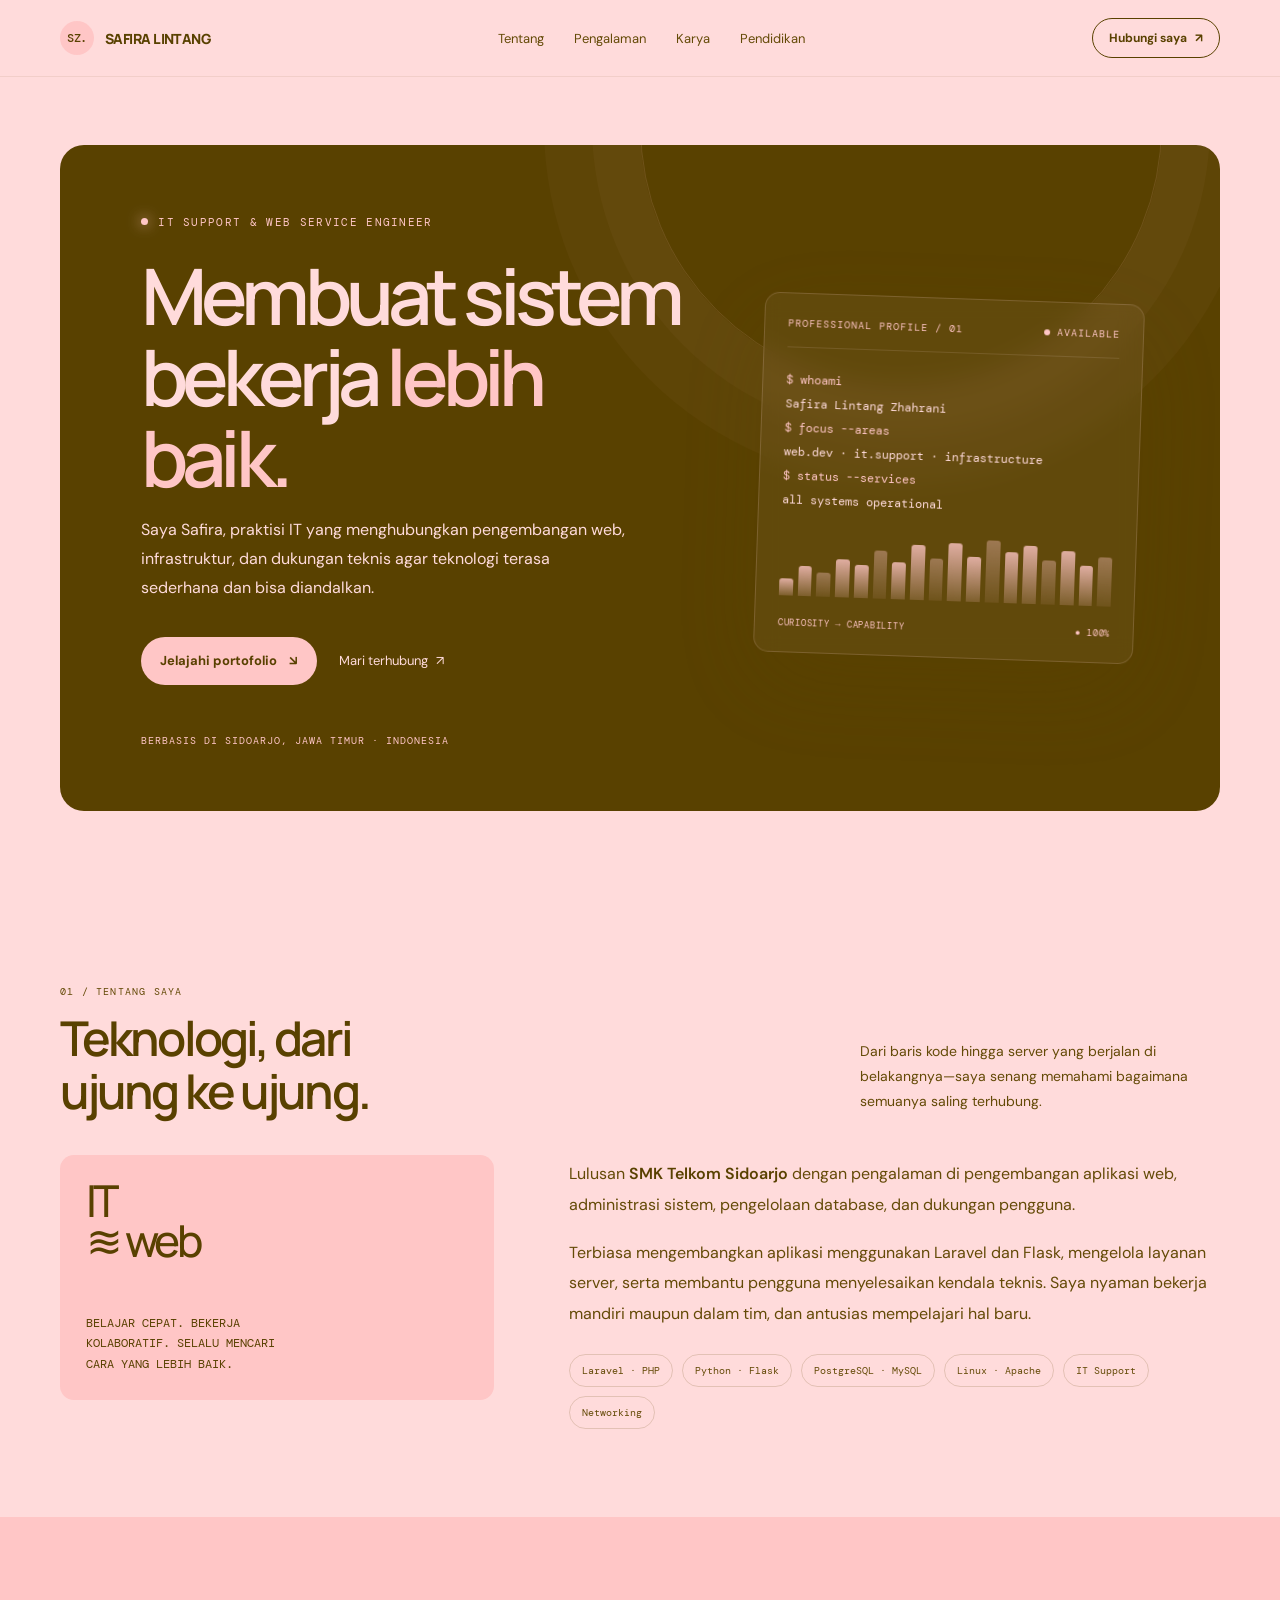
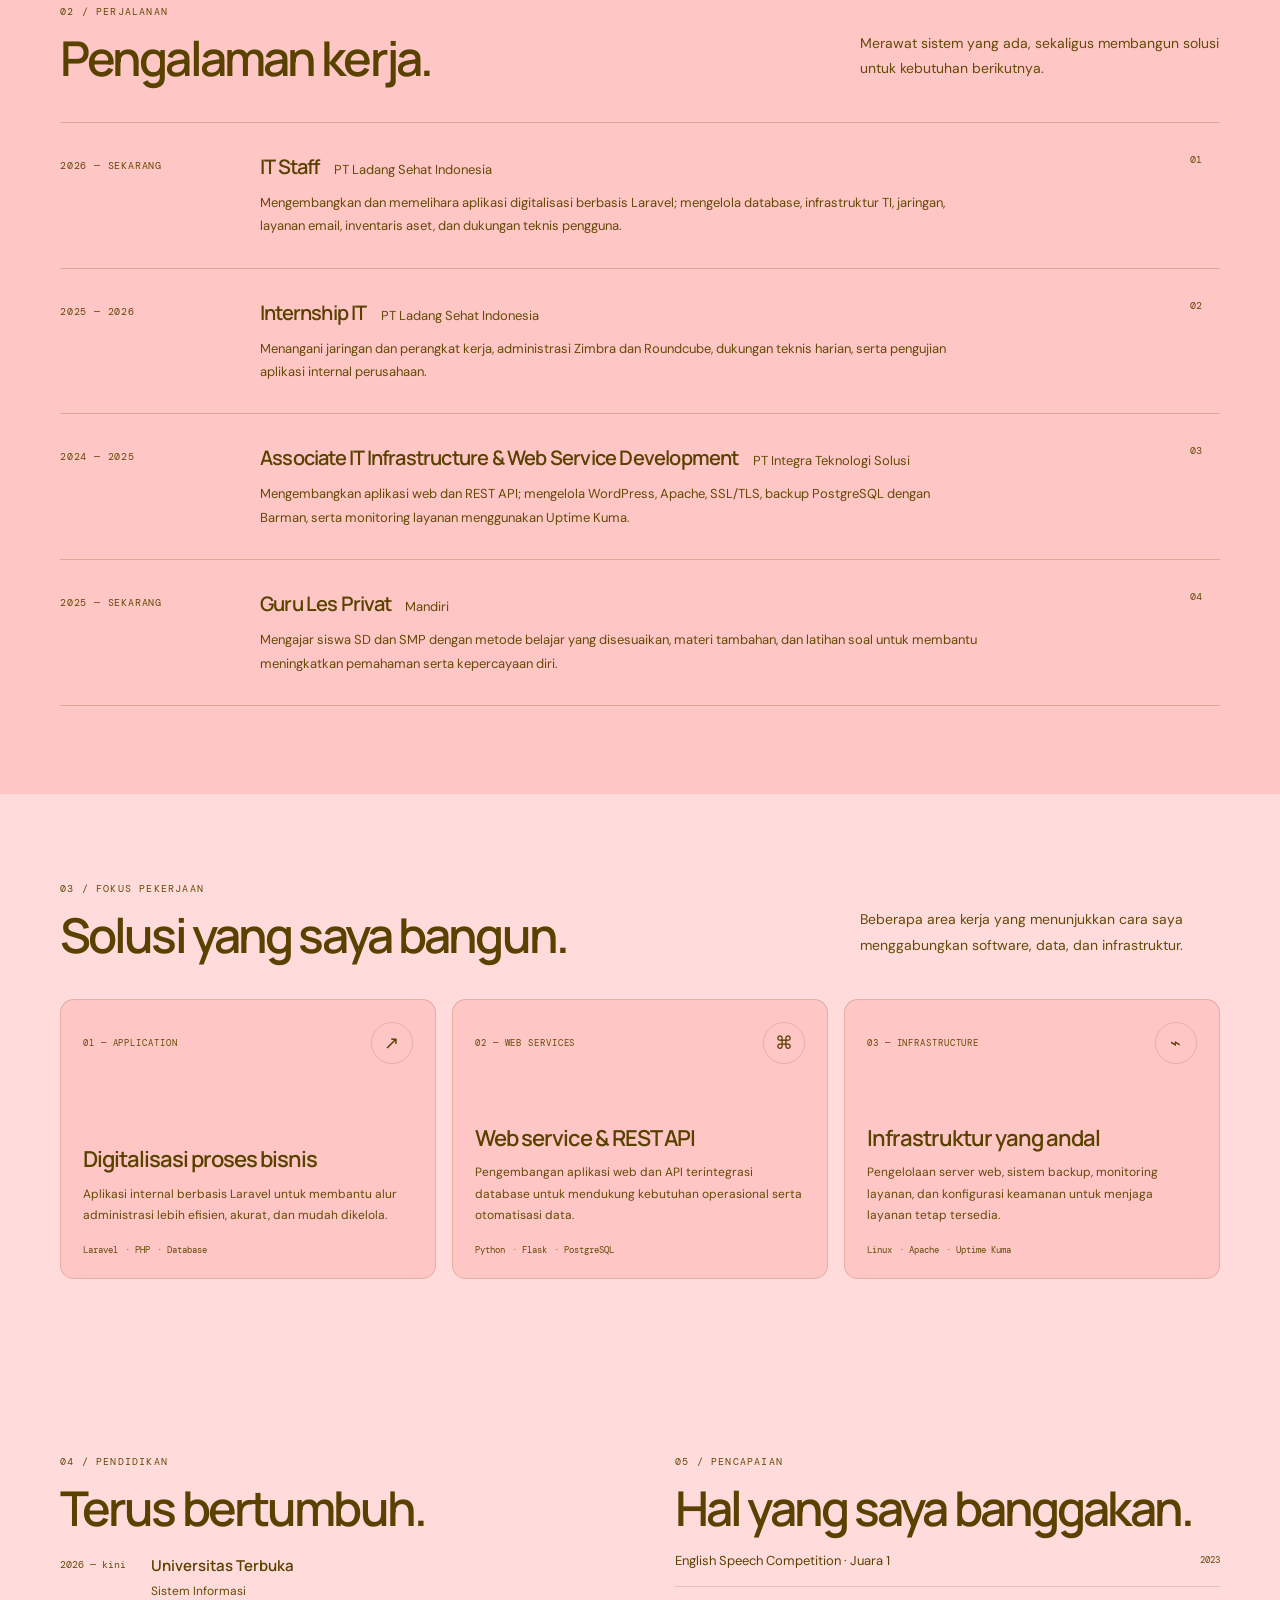
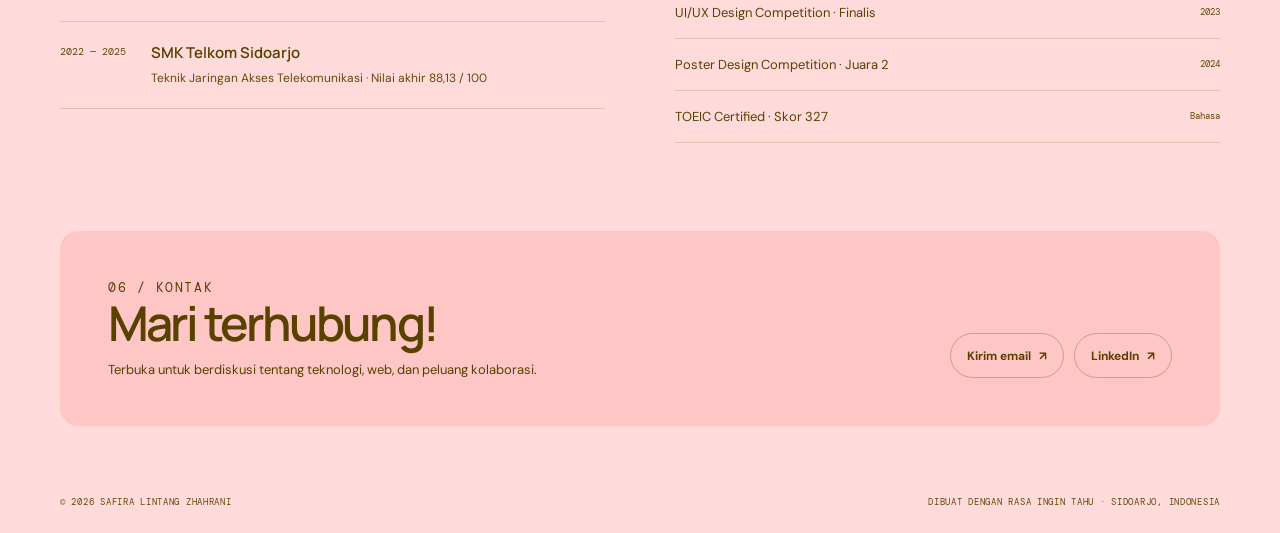
==== index.html @ 5bbfeec8 "part 1" ====
<!doctype html>
<html lang="id">
<head>
  <meta charset="utf-8">
  <meta name="viewport" content="width=device-width, initial-scale=1">
  <meta name="theme-color" content="#FFDBDB">
  <meta name="description" content="Portofolio Safira Lintang Zhahrani — IT Support & Web Service Engineer di Sidoarjo.">
  <title>Safira Lintang Zhahrani — IT Support & Web Service Engineer</title>
  <style>
    @import url('https://fonts.googleapis.com/css2?family=DM+Mono:wght@400;500&family=DM+Sans:wght@400;500;600;700&family=Manrope:wght@400;500;600;700;800&display=swap');

    :root {
      --ink: #594100;
      --muted: #644A07;
      --paper: #FFDBDB;
      --white: #FFC6C6;
      --accent: #FFC6C6;
      --line: rgb(100 74 7 / 18%);
      --mono: 'DM Mono', monospace;
      --sans: 'DM Sans', sans-serif;
      --display: 'Manrope', sans-serif;
    }

    * { box-sizing: border-box; }
    html { scroll-behavior: smooth; scroll-padding-top: 88px; }
    body { margin: 0; background: var(--paper); color: var(--ink); font-family: var(--sans); -webkit-font-smoothing: antialiased; }
    a { color: inherit; text-decoration: none; }
    button { font: inherit; }
    .wrap { width: min(1160px, calc(100% - 64px)); margin-inline: auto; }
    .mono { font-family: var(--mono); text-transform: uppercase; letter-spacing: .11em; }

    .topbar { position: sticky; z-index: 10; top: 0; background: rgb(255 219 219 / 91%); backdrop-filter: blur(14px); border-bottom: 1px solid rgb(89 65 0 / 8%); }
    .nav { min-height: 76px; display: flex; align-items: center; justify-content: space-between; gap: 28px; }
    .brand { display: inline-flex; align-items: center; gap: 11px; font: 800 14px var(--display); letter-spacing: -.04em; }
    .brand-mark { display: grid; width: 34px; height: 34px; place-items: center; border-radius: 50%; background: var(--accent); font: 500 12px var(--mono); }
    .nav-links { display: flex; align-items: center; gap: 30px; color: #644A07; font-size: 13px; }
    .nav-links a:hover { color: var(--ink); }
    .nav-contact { display: inline-flex; align-items: center; gap: 8px; padding: 11px 16px; border: 1px solid var(--ink); border-radius: 999px; font-size: 12px; font-weight: 700; transition: .2s; }
    .nav-contact:hover { background: var(--ink); color: #FFDBDB; }
    .menu-toggle { display: none; border: 0; background: transparent; color: var(--ink); font-size: 22px; cursor: pointer; }

    .hero { padding: 68px 0 86px; }
    .hero-shell { position: relative; min-height: 560px; display: grid; grid-template-columns: 1.12fr .88fr; overflow: hidden; align-items: center; gap: 36px; padding: 64px 7%; border-radius: 24px; background: #594100; color: #FFDBDB; }
    .hero-shell::before { position: absolute; content: ''; width: 520px; height: 520px; top: -280px; right: 5%; border: 1px solid rgb(255 198 198 / 13%); border-radius: 50%; box-shadow: 0 0 0 48px rgb(255 198 198 / 3%), 0 0 0 96px rgb(255 198 198 / 3%); }
    .hero-copy, .system-card { position: relative; z-index: 1; }
    .eyebrow { display: inline-flex; align-items: center; gap: 10px; color: var(--accent); font: 11px var(--mono); letter-spacing: .12em; text-transform: uppercase; }
    .eyebrow::before { content: ''; width: 7px; height: 7px; border-radius: 50%; background: var(--accent); box-shadow: 0 0 14px var(--accent); }
    h1 { max-width: 670px; margin: 25px 0 18px; font: 600 clamp(46px, 6.5vw, 78px)/1.04 var(--display); letter-spacing: -.075em; }
    h1 span { color: var(--accent); }
    .hero-copy > p { max-width: 490px; margin: 0; color: #FFDBDB; font-size: 16px; line-height: 1.8; }
    .hero-actions { display: flex; align-items: center; gap: 22px; margin-top: 34px; }
    .button-primary { display: inline-flex; min-height: 48px; align-items: center; justify-content: center; gap: 12px; padding: 0 19px; border-radius: 99px; background: var(--accent); color: var(--ink); font-size: 13px; font-weight: 700; transition: transform .2s, background .2s; }
    .button-primary:hover { transform: translateY(-2px); background: #FFDBDB; }
    .text-link { color: #FFDBDB; font-size: 13px; }
    .text-link span { display: inline-block; margin-left: 5px; transition: transform .2s; }
    .text-link:hover span { transform: translate(3px, -3px); }
    .hero-location { margin-top: 49px; color: #FFC6C6; font: 10px var(--mono); letter-spacing: .1em; text-transform: uppercase; }

    .system-card { width: 100%; max-width: 380px; justify-self: end; padding: 23px; border: 1px solid rgb(255 219 219 / 17%); border-radius: 15px; background: rgb(255 219 219 / 5%); box-shadow: 0 30px 90px rgb(89 65 0 / 18%); backdrop-filter: blur(12px); transform: rotate(2deg); }
    .card-top { display: flex; align-items: center; justify-content: space-between; padding-bottom: 17px; border-bottom: 1px solid rgb(255 219 219 / 12%); color: #FFC6C6; font: 10px var(--mono); letter-spacing: .1em; text-transform: uppercase; }
    .live { display: inline-flex; align-items: center; gap: 7px; color: var(--accent); }
    .live::before { content: ''; width: 6px; height: 6px; border-radius: 50%; background: var(--accent); }
    .terminal { margin: 20px 0 22px; font: 12px/2 var(--mono); }
    .terminal .dim { color: #FFC6C6; }
    .terminal .key { color: var(--accent); }
    .terminal .value { color: #FFDBDB; }
    .signal { display: flex; align-items: end; gap: 5px; height: 62px; margin: 15px 0 21px; }
    .signal i { flex: 1; border-radius: 3px 3px 0 0; background: linear-gradient(0deg, rgb(255 198 198 / 22%), var(--accent)); opacity: .8; }
    .signal i:nth-child(3n) { opacity: .38; }
    .signal i:nth-child(1) { height: 28%; }.signal i:nth-child(2) { height: 48%; }.signal i:nth-child(3) { height: 39%; }.signal i:nth-child(4) { height: 62%; }.signal i:nth-child(5) { height: 53%; }.signal i:nth-child(6) { height: 77%; }.signal i:nth-child(7) { height: 60%; }.signal i:nth-child(8) { height: 88%; }.signal i:nth-child(9) { height: 68%; }.signal i:nth-child(10) { height: 94%; }.signal i:nth-child(11) { height: 73%; }.signal i:nth-child(12) { height: 100%; }.signal i:nth-child(13) { height: 82%; }.signal i:nth-child(14) { height: 93%; }.signal i:nth-child(15) { height: 71%; }.signal i:nth-child(16) { height: 87%; }.signal i:nth-child(17) { height: 65%; }.signal i:nth-child(18) { height: 79%; }
    .card-foot { display: flex; justify-content: space-between; color: #FFC6C6; font: 9px var(--mono); letter-spacing: .08em; text-transform: uppercase; }

    .section { padding: 88px 0; }
    .section-head { display: flex; align-items: end; justify-content: space-between; gap: 30px; margin-bottom: 37px; }
    .section-label { margin: 0 0 13px; color: #644A07; font: 10px var(--mono); letter-spacing: .12em; text-transform: uppercase; }
    h2 { margin: 0; font: 600 clamp(33px, 4vw, 48px)/1.12 var(--display); letter-spacing: -.06em; }
    .section-intro { max-width: 360px; margin: 0 0 4px; color: var(--muted); font-size: 14px; line-height: 1.8; }
    .about-grid { display: grid; grid-template-columns: .8fr 1.2fr; gap: 75px; align-items: start; }
    .about-stamp { display: flex; min-height: 245px; flex-direction: column; justify-content: space-between; padding: 26px; border-radius: 14px; background: var(--accent); }
    .about-stamp .stamp-mark { font: 500 44px/.9 var(--display); letter-spacing: -.08em; }
    .about-stamp p { max-width: 210px; margin: 0; font: 12px/1.7 var(--mono); text-transform: uppercase; }
    .about-copy { padding-top: 4px; }
    .about-copy p { margin: 0 0 18px; color: #644A07; font-size: 16px; line-height: 1.9; }
    .about-copy strong { color: var(--ink); font-weight: 600; }
    .skill-chips { display: flex; flex-wrap: wrap; gap: 9px; margin-top: 25px; }
    .chip { padding: 9px 12px; border: 1px solid var(--line); border-radius: 99px; color: #644A07; font: 10px var(--mono); }

    .work-section { background: #FFC6C6; }
    .experience-list { border-top: 1px solid rgb(100 74 7 / 24%); }
    .experience { display: grid; grid-template-columns: 170px 1fr 30px; gap: 30px; padding: 30px 0; border-bottom: 1px solid rgb(100 74 7 / 24%); }
    .experience-date { padding-top: 6px; color: #644A07; font: 10px var(--mono); letter-spacing: .08em; text-transform: uppercase; }
    .experience-title { display: flex; flex-wrap: wrap; align-items: baseline; gap: 10px 14px; }
    .experience-title h3 { margin: 0; font: 600 20px var(--display); letter-spacing: -.04em; }
    .experience-title span { color: #644A07; font-size: 13px; }
    .experience p { max-width: 720px; margin: 11px 0 0; color: #644A07; font-size: 13px; line-height: 1.8; }
    .experience-index { color: #644A07; font: 10px var(--mono); }

    .projects-grid { display: grid; grid-template-columns: repeat(3, 1fr); gap: 16px; }
    .project { min-height: 280px; display: flex; flex-direction: column; justify-content: space-between; padding: 22px; border: 1px solid var(--line); border-radius: 14px; background: var(--white); transition: transform .2s, box-shadow .2s; }
    .project:hover { transform: translateY(-4px); box-shadow: 0 18px 45px rgb(89 65 0 / 8%); }
    .project-top { display: flex; align-items: center; justify-content: space-between; color: #644A07; font: 9px var(--mono); letter-spacing: .1em; text-transform: uppercase; }
    .project-icon { display: grid; width: 42px; height: 42px; place-items: center; border: 1px solid var(--line); border-radius: 50%; color: var(--ink); font-size: 18px; }
    .project h3 { margin: 0 0 10px; font: 600 22px/1.25 var(--display); letter-spacing: -.045em; }
    .project p { margin: 0; color: var(--muted); font-size: 12px; line-height: 1.8; }
    .project-tags { display: flex; flex-wrap: wrap; gap: 7px; margin-top: 17px; }
    .project-tags span { color: #644A07; font: 9px var(--mono); }

    .bottom-grid { display: grid; grid-template-columns: 1fr 1fr; gap: 70px; }
    .education-card { display: flex; gap: 17px; padding: 20px 0; border-bottom: 1px solid var(--line); }
    .education-year { min-width: 74px; padding-top: 3px; color: #644A07; font: 10px var(--mono); }
    .education-card h3 { margin: 0 0 5px; font: 600 15px var(--display); }
    .education-card p { margin: 0; color: var(--muted); font-size: 12px; line-height: 1.7; }
    .award-list { display: grid; gap: 0; }
    .award { display: flex; align-items: center; justify-content: space-between; gap: 15px; padding: 17px 0; border-bottom: 1px solid var(--line); color: #594100; font-size: 13px; }
    .award span:last-child { color: #644A07; font: 9px var(--mono); white-space: nowrap; }

    .contact { padding: 0 0 70px; }
    .contact-shell { display: flex; align-items: end; justify-content: space-between; gap: 30px; padding: 48px; border-radius: 18px; background: var(--accent); }
    .contact-shell h2 { max-width: 540px; margin-bottom: 12px; }
    .contact-shell p { margin: 0; color: #594100; font-size: 13px; }
    .contact-actions { display: flex; flex-wrap: wrap; gap: 10px; }
    .contact-button { display: inline-flex; align-items: center; justify-content: center; gap: 8px; min-height: 45px; padding: 0 16px; border: 1px solid rgb(89 65 0 / 30%); border-radius: 99px; font-size: 12px; font-weight: 700; transition: .2s; }
    .contact-button:hover { background: var(--ink); color: #FFDBDB; }
    footer { padding: 0 0 25px; }
    .footer-inner { display: flex; justify-content: space-between; gap: 20px; color: #644A07; font: 9px var(--mono); letter-spacing: .08em; text-transform: uppercase; }

    @media (max-width: 800px) {
      .wrap { width: min(100% - 40px, 620px); }
      .nav { min-height: 68px; }
      .menu-toggle { display: block; }
      .nav-links { position: absolute; top: 68px; right: 20px; left: 20px; display: none; align-items: stretch; flex-direction: column; gap: 0; padding: 10px 18px; border: 1px solid var(--line); border-radius: 13px; background: var(--white); box-shadow: 0 15px 30px rgb(89 65 0 / 8%); }
      .nav-links.open { display: flex; }
      .nav-links a { padding: 13px 0; border-bottom: 1px solid var(--line); }
      .nav-links a:last-child { border-bottom: 0; }
      .nav-contact { display: none; }
      .hero { padding: 34px 0 60px; }
      .hero-shell { grid-template-columns: 1fr; gap: 42px; padding: 48px 8%; }
      .system-card { justify-self: start; max-width: 430px; transform: none; }
      .hero-location { margin-top: 32px; }
      .section { padding: 66px 0; }
      .section-head { align-items: start; flex-direction: column; gap: 14px; }
      .about-grid { grid-template-columns: 1fr; gap: 30px; }
      .about-stamp { min-height: 175px; }
      .experience { grid-template-columns: 100px 1fr 20px; gap: 16px; }
      .projects-grid { grid-template-columns: 1fr 1fr; }
      .bottom-grid { grid-template-columns: 1fr; gap: 55px; }
      .contact-shell { align-items: start; flex-direction: column; padding: 35px; }
    }
    @media (max-width: 520px) {
      .wrap { width: calc(100% - 32px); }
      .hero-shell { min-height: auto; padding: 39px 24px; border-radius: 17px; }
      h1 { font-size: clamp(45px, 13vw, 62px); }
      .hero-copy > p { font-size: 14px; }
      .hero-actions { align-items: start; flex-direction: column; gap: 17px; }
      .system-card { padding: 18px; }
      .experience { grid-template-columns: 1fr 24px; gap: 10px; }
      .experience-date { grid-column: 1; grid-row: 1; }
      .experience-body { grid-column: 1; grid-row: 2; }
      .experience-index { grid-column: 2; grid-row: 1; }
      .experience-title h3 { font-size: 18px; }
      .projects-grid { grid-template-columns: 1fr; }
      .project { min-height: 240px; }
      .contact-shell { padding: 29px 22px; }
      .contact-actions { align-items: stretch; flex-direction: column; width: 100%; }
      .contact-button { justify-content: center; }
      .footer-inner { flex-direction: column; gap: 8px; }
    }
    @media (prefers-reduced-motion: reduce) {
      *, *::before, *::after { scroll-behavior: auto !important; transition-duration: .01ms !important; }
    }
  </style>
</head>
<body>
  <header class="topbar">
    <nav class="nav wrap" aria-label="Navigasi utama">
      <a class="brand" href="#beranda" aria-label="Safira — beranda"><span class="brand-mark">SZ.</span><span>SAFIRA LINTANG</span></a>
      <button class="menu-toggle" type="button" aria-label="Buka menu" aria-expanded="false">☰</button>
      <div class="nav-links" id="nav-links">
        <a href="#tentang">Tentang</a>
        <a href="#pengalaman">Pengalaman</a>
        <a href="#karya">Karya</a>
        <a href="#pendidikan">Pendidikan</a>
      </div>
      <a class="nav-contact" href="#kontak">Hubungi saya <span aria-hidden="true">↗</span></a>
    </nav>
  </header>

  <main>
    <section class="hero wrap" id="beranda">
      <div class="hero-shell">
        <div class="hero-copy">
          <div class="eyebrow">IT support & web service engineer</div>
          <h1>Membuat sistem bekerja <span>lebih baik.</span></h1>
          <p>Saya Safira, praktisi IT yang menghubungkan pengembangan web, infrastruktur, dan dukungan teknis agar teknologi terasa sederhana dan bisa diandalkan.</p>
          <div class="hero-actions">
            <a class="button-primary" href="#karya">Jelajahi portofolio <span aria-hidden="true">↘</span></a>
            <a class="text-link" href="mailto:safiralintang72@gmail.com">Mari terhubung <span aria-hidden="true">↗</span></a>
          </div>
          <div class="hero-location">Berbasis di Sidoarjo, Jawa Timur · Indonesia</div>
        </div>
        <aside class="system-card" aria-label="Ringkasan kompetensi">
          <div class="card-top"><span>Professional profile / 01</span><span class="live">Available</span></div>
          <div class="terminal">
            <div><span class="dim">$</span> <span class="key">whoami</span></div>
            <div class="value">Safira Lintang Zhahrani</div>
            <div><span class="dim">$</span> <span class="key">focus --areas</span></div>
            <div class="value">web.dev · it.support · infrastructure</div>
            <div><span class="dim">$</span> <span class="key">status --services</span></div>
            <div class="value">all systems operational</div>
          </div>
          <div class="signal" aria-hidden="true"><i></i><i></i><i></i><i></i><i></i><i></i><i></i><i></i><i></i><i></i><i></i><i></i><i></i><i></i><i></i><i></i><i></i><i></i></div>
          <div class="card-foot"><span>Curiosity → capability</span><span>● 100%</span></div>
        </aside>
      </div>
    </section>

    <section class="section wrap" id="tentang">
      <div class="section-head">
        <div><p class="section-label">01 / Tentang saya</p><h2>Teknologi, dari<br>ujung ke ujung.</h2></div>
        <p class="section-intro">Dari baris kode hingga server yang berjalan di belakangnya—saya senang memahami bagaimana semuanya saling terhubung.</p>
      </div>
      <div class="about-grid">
        <div class="about-stamp"><span class="stamp-mark">IT<br>≋ web</span><p>Belajar cepat. Bekerja kolaboratif. Selalu mencari cara yang lebih baik.</p></div>
        <div class="about-copy">
          <p>Lulusan <strong>SMK Telkom Sidoarjo</strong> dengan pengalaman di pengembangan aplikasi web, administrasi sistem, pengelolaan database, dan dukungan pengguna.</p>
          <p>Terbiasa mengembangkan aplikasi menggunakan Laravel dan Flask, mengelola layanan server, serta membantu pengguna menyelesaikan kendala teknis. Saya nyaman bekerja mandiri maupun dalam tim, dan antusias mempelajari hal baru.</p>
          <div class="skill-chips" aria-label="Keahlian utama"><span class="chip">Laravel · PHP</span><span class="chip">Python · Flask</span><span class="chip">PostgreSQL · MySQL</span><span class="chip">Linux · Apache</span><span class="chip">IT Support</span><span class="chip">Networking</span></div>
        </div>
      </div>
    </section>

    <section class="section work-section" id="pengalaman">
      <div class="wrap">
        <div class="section-head">
          <div><p class="section-label">02 / Perjalanan</p><h2>Pengalaman kerja.</h2></div>
          <p class="section-intro">Merawat sistem yang ada, sekaligus membangun solusi untuk kebutuhan berikutnya.</p>
        </div>
        <div class="experience-list">
          <article class="experience"><div class="experience-date">2026 — Sekarang</div><div class="experience-body"><div class="experience-title"><h3>IT Staff</h3><span>PT Ladang Sehat Indonesia</span></div><p>Mengembangkan dan memelihara aplikasi digitalisasi berbasis Laravel; mengelola database, infrastruktur TI, jaringan, layanan email, inventaris aset, dan dukungan teknis pengguna.</p></div><div class="experience-index">01</div></article>
          <article class="experience"><div class="experience-date">2025 — 2026</div><div class="experience-body"><div class="experience-title"><h3>Internship IT</h3><span>PT Ladang Sehat Indonesia</span></div><p>Menangani jaringan dan perangkat kerja, administrasi Zimbra dan Roundcube, dukungan teknis harian, serta pengujian aplikasi internal perusahaan.</p></div><div class="experience-index">02</div></article>
          <article class="experience"><div class="experience-date">2024 — 2025</div><div class="experience-body"><div class="experience-title"><h3>Associate IT Infrastructure & Web Service Development</h3><span>PT Integra Teknologi Solusi</span></div><p>Mengembangkan aplikasi web dan REST API; mengelola WordPress, Apache, SSL/TLS, backup PostgreSQL dengan Barman, serta monitoring layanan menggunakan Uptime Kuma.</p></div><div class="experience-index">03</div></article>
          <article class="experience"><div class="experience-date">2025 — Sekarang</div><div class="experience-body"><div class="experience-title"><h3>Guru Les Privat</h3><span>Mandiri</span></div><p>Mengajar siswa SD dan SMP dengan metode belajar yang disesuaikan, materi tambahan, dan latihan soal untuk membantu meningkatkan pemahaman serta kepercayaan diri.</p></div><div class="experience-index">04</div></article>
        </div>
      </div>
    </section>

    <section class="section wrap" id="karya">
      <div class="section-head">
        <div><p class="section-label">03 / Fokus pekerjaan</p><h2>Solusi yang saya bangun.</h2></div>
        <p class="section-intro">Beberapa area kerja yang menunjukkan cara saya menggabungkan software, data, dan infrastruktur.</p>
      </div>
      <div class="projects-grid">
        <article class="project"><div class="project-top"><span>01 — Application</span><span class="project-icon" aria-hidden="true">↗</span></div><div><h3>Digitalisasi proses bisnis</h3><p>Aplikasi internal berbasis Laravel untuk membantu alur administrasi lebih efisien, akurat, dan mudah dikelola.</p><div class="project-tags"><span>Laravel</span><span>· PHP</span><span>· Database</span></div></div></article>
        <article class="project"><div class="project-top"><span>02 — Web services</span><span class="project-icon" aria-hidden="true">⌘</span></div><div><h3>Web service & REST API</h3><p>Pengembangan aplikasi web dan API terintegrasi database untuk mendukung kebutuhan operasional serta otomatisasi data.</p><div class="project-tags"><span>Python</span><span>· Flask</span><span>· PostgreSQL</span></div></div></article>
        <article class="project"><div class="project-top"><span>03 — Infrastructure</span><span class="project-icon" aria-hidden="true">⌁</span></div><div><h3>Infrastruktur yang andal</h3><p>Pengelolaan server web, sistem backup, monitoring layanan, dan konfigurasi keamanan untuk menjaga layanan tetap tersedia.</p><div class="project-tags"><span>Linux</span><span>· Apache</span><span>· Uptime Kuma</span></div></div></article>
      </div>
    </section>

    <section class="section wrap" id="pendidikan">
      <div class="bottom-grid">
        <div><p class="section-label">04 / Pendidikan</p><h2>Terus bertumbuh.</h2>
          <div class="education-card"><div class="education-year">2026 — kini</div><div><h3>Universitas Terbuka</h3><p>Sistem Informasi</p></div></div>
          <div class="education-card"><div class="education-year">2022 — 2025</div><div><h3>SMK Telkom Sidoarjo</h3><p>Teknik Jaringan Akses Telekomunikasi · Nilai akhir 88,13 / 100</p></div></div>
        </div>
        <div><p class="section-label">05 / Pencapaian</p><h2>Hal yang saya banggakan.</h2>
          <div class="award-list"><div class="award"><span>English Speech Competition · Juara 1</span><span>2023</span></div><div class="award"><span>UI/UX Design Competition · Finalis</span><span>2023</span></div><div class="award"><span>Poster Design Competition · Juara 2</span><span>2024</span></div><div class="award"><span>TOEIC Certified · Skor 327</span><span>Bahasa</span></div></div>
        </div>
      </div>
    </section>

    <section class="contact wrap" id="kontak">
      <div class="contact-shell"><div><p class="section-label">06 / Kontak</p><h2>Mari terhubung!</h2><p>Terbuka untuk berdiskusi tentang teknologi, web, dan peluang kolaborasi.</p></div><div class="contact-actions"><a class="contact-button" href="mailto:safiralintang72@gmail.com">Kirim email <span aria-hidden="true">↗</span></a><a class="contact-button" href="https://bit.ly/Safiralintanglinkedin" target="_blank" rel="noreferrer">LinkedIn <span aria-hidden="true">↗</span></a></div></div>
    </section>
  </main>

  <footer class="wrap"><div class="footer-inner"><span>© <span id="year">2026</span> Safira Lintang Zhahrani</span><span>Dibuat dengan rasa ingin tahu · Sidoarjo, Indonesia</span></div></footer>
  <script>
    const menuToggle = document.querySelector('.menu-toggle');
    const navLinks = document.querySelector('.nav-links');
    menuToggle.addEventListener('click', () => {
      const isOpen = navLinks.classList.toggle('open');
      menuToggle.setAttribute('aria-expanded', String(isOpen));
      menuToggle.setAttribute('aria-label', isOpen ? 'Tutup menu' : 'Buka menu');
    });
    navLinks.addEventListener('click', (event) => {
      if (event.target.closest('a')) {
        navLinks.classList.remove('open');
        menuToggle.setAttribute('aria-expanded', 'false');
        menuToggle.setAttribute('aria-label', 'Buka menu');
      }
    });
    document.querySelector('#year').textContent = new Date().getFullYear();
  </script>
</body>
</html>
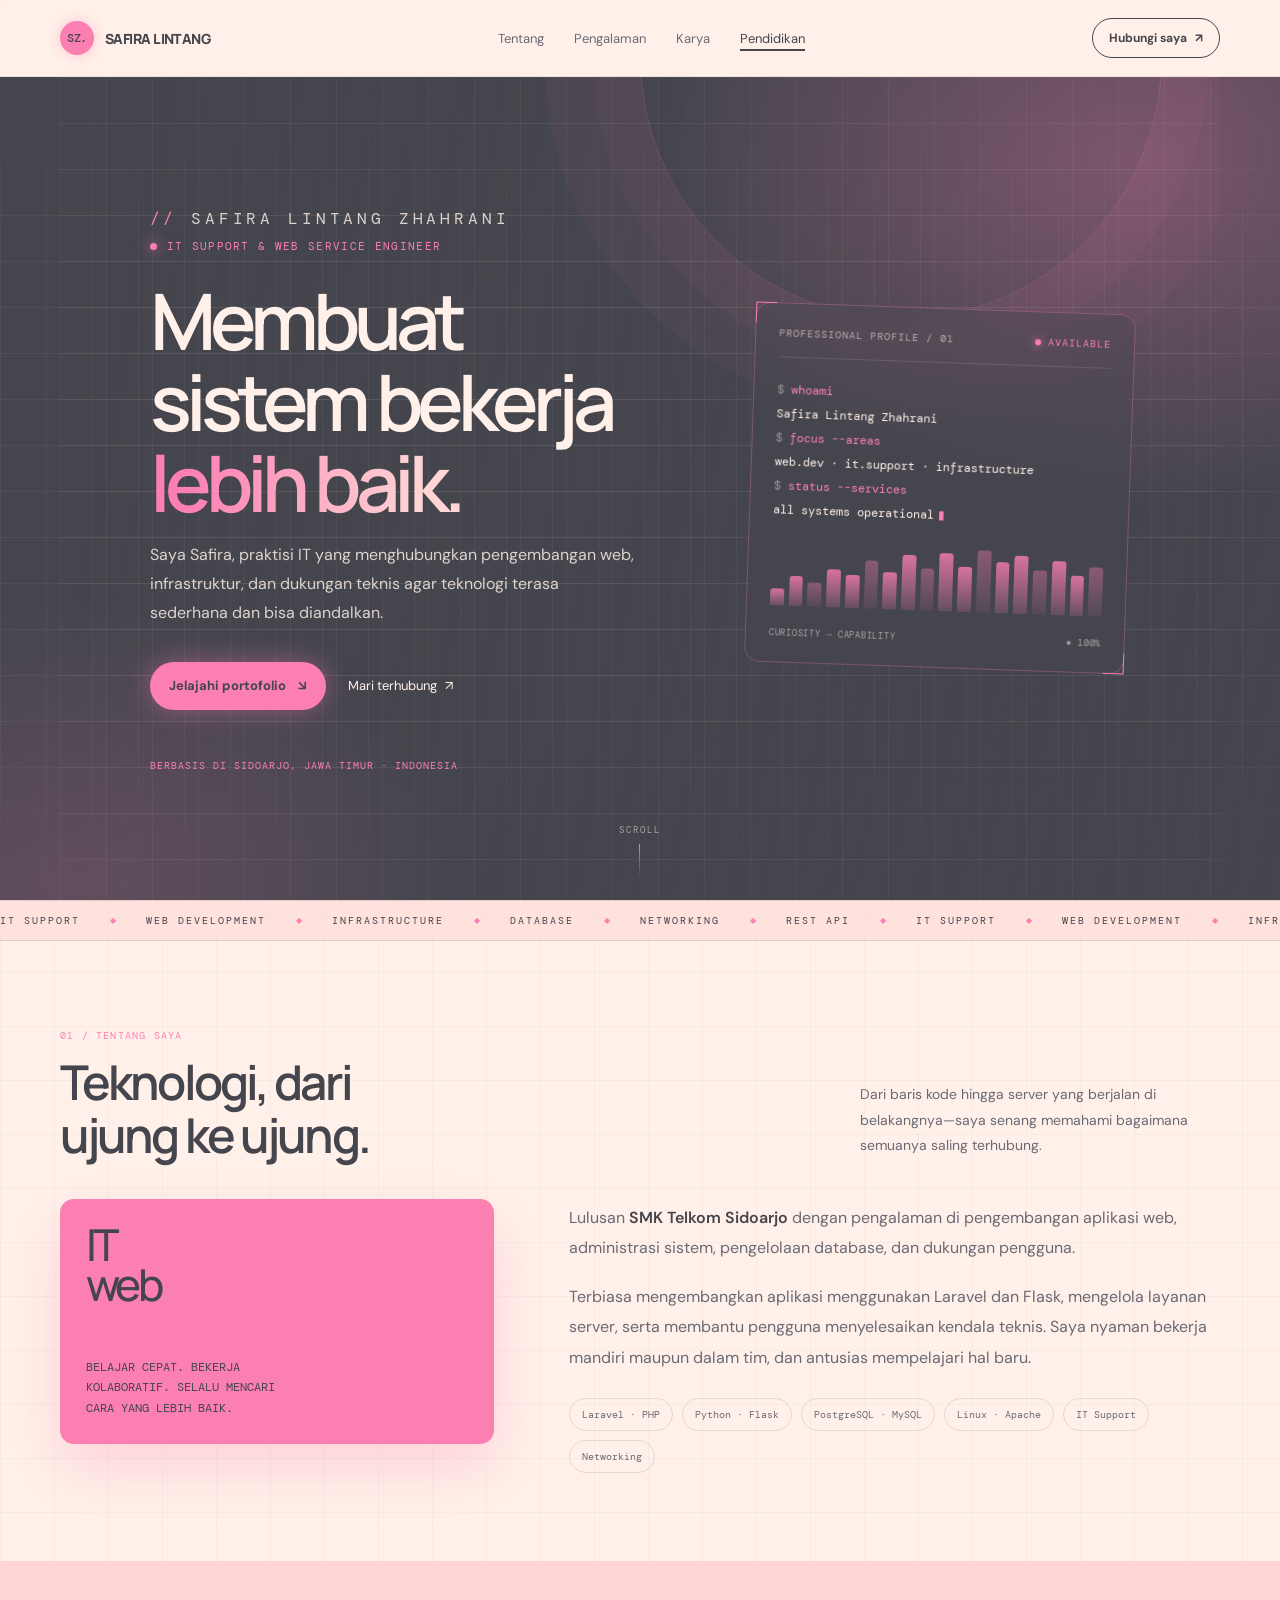
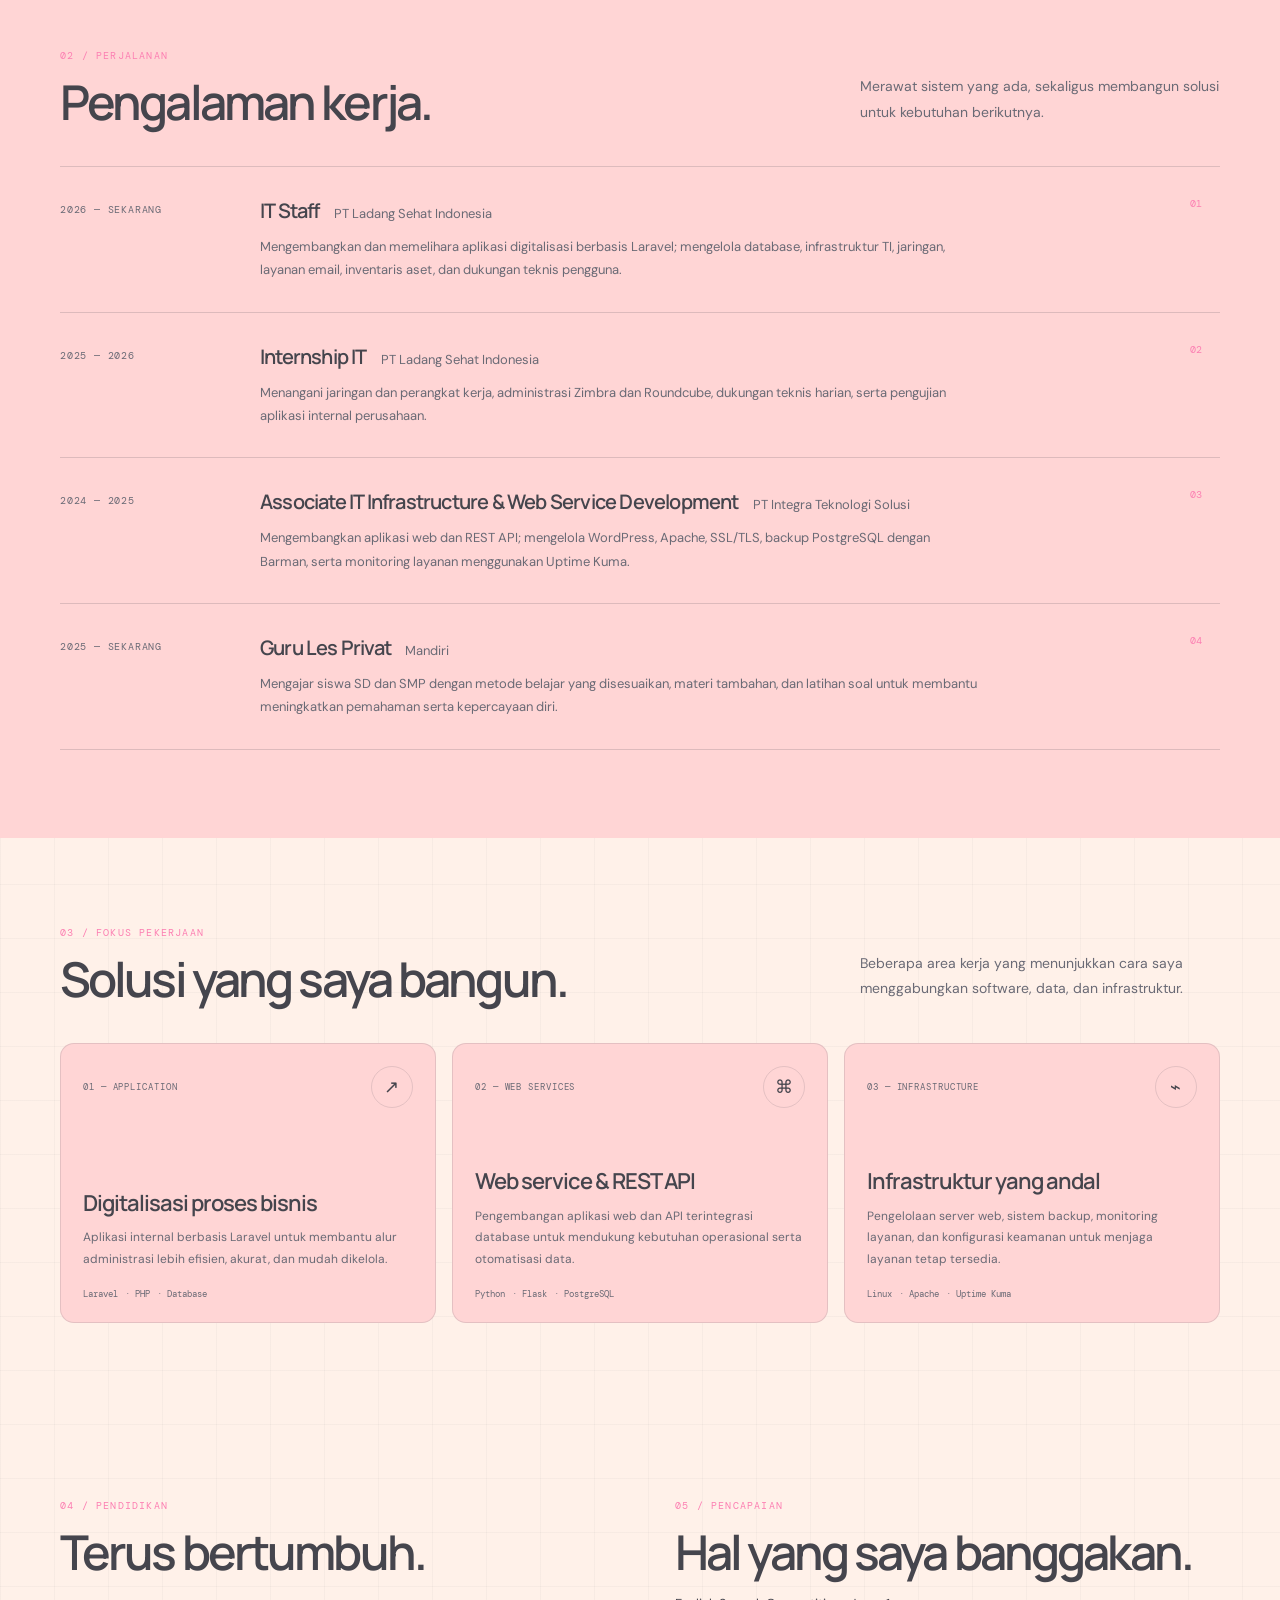
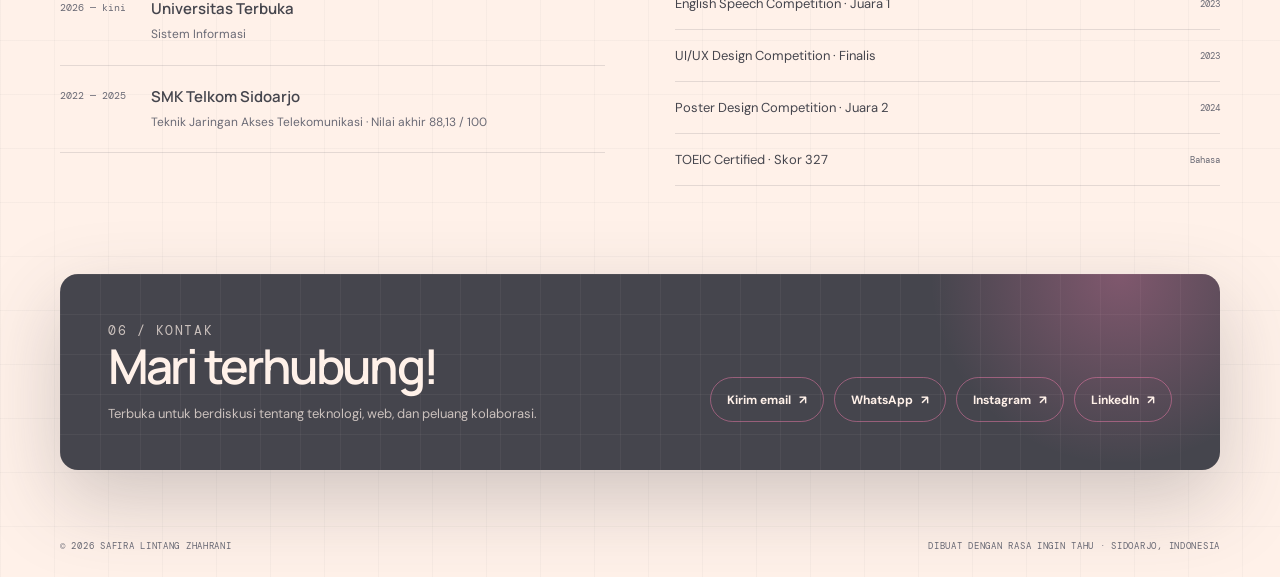
==== commit 35c33c07: "perbaikann" ====
--- a/index.html
+++ b/index.html
@@ -3,174 +3,14 @@
 <head>
   <meta charset="utf-8">
   <meta name="viewport" content="width=device-width, initial-scale=1">
-  <meta name="theme-color" content="#FFDBDB">
+  <meta name="theme-color" content="#FFF1E9">
   <meta name="description" content="Portofolio Safira Lintang Zhahrani — IT Support & Web Service Engineer di Sidoarjo.">
   <title>Safira Lintang Zhahrani — IT Support & Web Service Engineer</title>
-  <style>
-    @import url('https://fonts.googleapis.com/css2?family=DM+Mono:wght@400;500&family=DM+Sans:wght@400;500;600;700&family=Manrope:wght@400;500;600;700;800&display=swap');
-
-    :root {
-      --ink: #594100;
-      --muted: #644A07;
-      --paper: #FFDBDB;
-      --white: #FFC6C6;
-      --accent: #FFC6C6;
-      --line: rgb(100 74 7 / 18%);
-      --mono: 'DM Mono', monospace;
-      --sans: 'DM Sans', sans-serif;
-      --display: 'Manrope', sans-serif;
-    }
-
-    * { box-sizing: border-box; }
-    html { scroll-behavior: smooth; scroll-padding-top: 88px; }
-    body { margin: 0; background: var(--paper); color: var(--ink); font-family: var(--sans); -webkit-font-smoothing: antialiased; }
-    a { color: inherit; text-decoration: none; }
-    button { font: inherit; }
-    .wrap { width: min(1160px, calc(100% - 64px)); margin-inline: auto; }
-    .mono { font-family: var(--mono); text-transform: uppercase; letter-spacing: .11em; }
-
-    .topbar { position: sticky; z-index: 10; top: 0; background: rgb(255 219 219 / 91%); backdrop-filter: blur(14px); border-bottom: 1px solid rgb(89 65 0 / 8%); }
-    .nav { min-height: 76px; display: flex; align-items: center; justify-content: space-between; gap: 28px; }
-    .brand { display: inline-flex; align-items: center; gap: 11px; font: 800 14px var(--display); letter-spacing: -.04em; }
-    .brand-mark { display: grid; width: 34px; height: 34px; place-items: center; border-radius: 50%; background: var(--accent); font: 500 12px var(--mono); }
-    .nav-links { display: flex; align-items: center; gap: 30px; color: #644A07; font-size: 13px; }
-    .nav-links a:hover { color: var(--ink); }
-    .nav-contact { display: inline-flex; align-items: center; gap: 8px; padding: 11px 16px; border: 1px solid var(--ink); border-radius: 999px; font-size: 12px; font-weight: 700; transition: .2s; }
-    .nav-contact:hover { background: var(--ink); color: #FFDBDB; }
-    .menu-toggle { display: none; border: 0; background: transparent; color: var(--ink); font-size: 22px; cursor: pointer; }
-
-    .hero { padding: 68px 0 86px; }
-    .hero-shell { position: relative; min-height: 560px; display: grid; grid-template-columns: 1.12fr .88fr; overflow: hidden; align-items: center; gap: 36px; padding: 64px 7%; border-radius: 24px; background: #594100; color: #FFDBDB; }
-    .hero-shell::before { position: absolute; content: ''; width: 520px; height: 520px; top: -280px; right: 5%; border: 1px solid rgb(255 198 198 / 13%); border-radius: 50%; box-shadow: 0 0 0 48px rgb(255 198 198 / 3%), 0 0 0 96px rgb(255 198 198 / 3%); }
-    .hero-copy, .system-card { position: relative; z-index: 1; }
-    .eyebrow { display: inline-flex; align-items: center; gap: 10px; color: var(--accent); font: 11px var(--mono); letter-spacing: .12em; text-transform: uppercase; }
-    .eyebrow::before { content: ''; width: 7px; height: 7px; border-radius: 50%; background: var(--accent); box-shadow: 0 0 14px var(--accent); }
-    h1 { max-width: 670px; margin: 25px 0 18px; font: 600 clamp(46px, 6.5vw, 78px)/1.04 var(--display); letter-spacing: -.075em; }
-    h1 span { color: var(--accent); }
-    .hero-copy > p { max-width: 490px; margin: 0; color: #FFDBDB; font-size: 16px; line-height: 1.8; }
-    .hero-actions { display: flex; align-items: center; gap: 22px; margin-top: 34px; }
-    .button-primary { display: inline-flex; min-height: 48px; align-items: center; justify-content: center; gap: 12px; padding: 0 19px; border-radius: 99px; background: var(--accent); color: var(--ink); font-size: 13px; font-weight: 700; transition: transform .2s, background .2s; }
-    .button-primary:hover { transform: translateY(-2px); background: #FFDBDB; }
-    .text-link { color: #FFDBDB; font-size: 13px; }
-    .text-link span { display: inline-block; margin-left: 5px; transition: transform .2s; }
-    .text-link:hover span { transform: translate(3px, -3px); }
-    .hero-location { margin-top: 49px; color: #FFC6C6; font: 10px var(--mono); letter-spacing: .1em; text-transform: uppercase; }
-
-    .system-card { width: 100%; max-width: 380px; justify-self: end; padding: 23px; border: 1px solid rgb(255 219 219 / 17%); border-radius: 15px; background: rgb(255 219 219 / 5%); box-shadow: 0 30px 90px rgb(89 65 0 / 18%); backdrop-filter: blur(12px); transform: rotate(2deg); }
-    .card-top { display: flex; align-items: center; justify-content: space-between; padding-bottom: 17px; border-bottom: 1px solid rgb(255 219 219 / 12%); color: #FFC6C6; font: 10px var(--mono); letter-spacing: .1em; text-transform: uppercase; }
-    .live { display: inline-flex; align-items: center; gap: 7px; color: var(--accent); }
-    .live::before { content: ''; width: 6px; height: 6px; border-radius: 50%; background: var(--accent); }
-    .terminal { margin: 20px 0 22px; font: 12px/2 var(--mono); }
-    .terminal .dim { color: #FFC6C6; }
-    .terminal .key { color: var(--accent); }
-    .terminal .value { color: #FFDBDB; }
-    .signal { display: flex; align-items: end; gap: 5px; height: 62px; margin: 15px 0 21px; }
-    .signal i { flex: 1; border-radius: 3px 3px 0 0; background: linear-gradient(0deg, rgb(255 198 198 / 22%), var(--accent)); opacity: .8; }
-    .signal i:nth-child(3n) { opacity: .38; }
-    .signal i:nth-child(1) { height: 28%; }.signal i:nth-child(2) { height: 48%; }.signal i:nth-child(3) { height: 39%; }.signal i:nth-child(4) { height: 62%; }.signal i:nth-child(5) { height: 53%; }.signal i:nth-child(6) { height: 77%; }.signal i:nth-child(7) { height: 60%; }.signal i:nth-child(8) { height: 88%; }.signal i:nth-child(9) { height: 68%; }.signal i:nth-child(10) { height: 94%; }.signal i:nth-child(11) { height: 73%; }.signal i:nth-child(12) { height: 100%; }.signal i:nth-child(13) { height: 82%; }.signal i:nth-child(14) { height: 93%; }.signal i:nth-child(15) { height: 71%; }.signal i:nth-child(16) { height: 87%; }.signal i:nth-child(17) { height: 65%; }.signal i:nth-child(18) { height: 79%; }
-    .card-foot { display: flex; justify-content: space-between; color: #FFC6C6; font: 9px var(--mono); letter-spacing: .08em; text-transform: uppercase; }
-
-    .section { padding: 88px 0; }
-    .section-head { display: flex; align-items: end; justify-content: space-between; gap: 30px; margin-bottom: 37px; }
-    .section-label { margin: 0 0 13px; color: #644A07; font: 10px var(--mono); letter-spacing: .12em; text-transform: uppercase; }
-    h2 { margin: 0; font: 600 clamp(33px, 4vw, 48px)/1.12 var(--display); letter-spacing: -.06em; }
-    .section-intro { max-width: 360px; margin: 0 0 4px; color: var(--muted); font-size: 14px; line-height: 1.8; }
-    .about-grid { display: grid; grid-template-columns: .8fr 1.2fr; gap: 75px; align-items: start; }
-    .about-stamp { display: flex; min-height: 245px; flex-direction: column; justify-content: space-between; padding: 26px; border-radius: 14px; background: var(--accent); }
-    .about-stamp .stamp-mark { font: 500 44px/.9 var(--display); letter-spacing: -.08em; }
-    .about-stamp p { max-width: 210px; margin: 0; font: 12px/1.7 var(--mono); text-transform: uppercase; }
-    .about-copy { padding-top: 4px; }
-    .about-copy p { margin: 0 0 18px; color: #644A07; font-size: 16px; line-height: 1.9; }
-    .about-copy strong { color: var(--ink); font-weight: 600; }
-    .skill-chips { display: flex; flex-wrap: wrap; gap: 9px; margin-top: 25px; }
-    .chip { padding: 9px 12px; border: 1px solid var(--line); border-radius: 99px; color: #644A07; font: 10px var(--mono); }
-
-    .work-section { background: #FFC6C6; }
-    .experience-list { border-top: 1px solid rgb(100 74 7 / 24%); }
-    .experience { display: grid; grid-template-columns: 170px 1fr 30px; gap: 30px; padding: 30px 0; border-bottom: 1px solid rgb(100 74 7 / 24%); }
-    .experience-date { padding-top: 6px; color: #644A07; font: 10px var(--mono); letter-spacing: .08em; text-transform: uppercase; }
-    .experience-title { display: flex; flex-wrap: wrap; align-items: baseline; gap: 10px 14px; }
-    .experience-title h3 { margin: 0; font: 600 20px var(--display); letter-spacing: -.04em; }
-    .experience-title span { color: #644A07; font-size: 13px; }
-    .experience p { max-width: 720px; margin: 11px 0 0; color: #644A07; font-size: 13px; line-height: 1.8; }
-    .experience-index { color: #644A07; font: 10px var(--mono); }
-
-    .projects-grid { display: grid; grid-template-columns: repeat(3, 1fr); gap: 16px; }
-    .project { min-height: 280px; display: flex; flex-direction: column; justify-content: space-between; padding: 22px; border: 1px solid var(--line); border-radius: 14px; background: var(--white); transition: transform .2s, box-shadow .2s; }
-    .project:hover { transform: translateY(-4px); box-shadow: 0 18px 45px rgb(89 65 0 / 8%); }
-    .project-top { display: flex; align-items: center; justify-content: space-between; color: #644A07; font: 9px var(--mono); letter-spacing: .1em; text-transform: uppercase; }
-    .project-icon { display: grid; width: 42px; height: 42px; place-items: center; border: 1px solid var(--line); border-radius: 50%; color: var(--ink); font-size: 18px; }
-    .project h3 { margin: 0 0 10px; font: 600 22px/1.25 var(--display); letter-spacing: -.045em; }
-    .project p { margin: 0; color: var(--muted); font-size: 12px; line-height: 1.8; }
-    .project-tags { display: flex; flex-wrap: wrap; gap: 7px; margin-top: 17px; }
-    .project-tags span { color: #644A07; font: 9px var(--mono); }
-
-    .bottom-grid { display: grid; grid-template-columns: 1fr 1fr; gap: 70px; }
-    .education-card { display: flex; gap: 17px; padding: 20px 0; border-bottom: 1px solid var(--line); }
-    .education-year { min-width: 74px; padding-top: 3px; color: #644A07; font: 10px var(--mono); }
-    .education-card h3 { margin: 0 0 5px; font: 600 15px var(--display); }
-    .education-card p { margin: 0; color: var(--muted); font-size: 12px; line-height: 1.7; }
-    .award-list { display: grid; gap: 0; }
-    .award { display: flex; align-items: center; justify-content: space-between; gap: 15px; padding: 17px 0; border-bottom: 1px solid var(--line); color: #594100; font-size: 13px; }
-    .award span:last-child { color: #644A07; font: 9px var(--mono); white-space: nowrap; }
-
-    .contact { padding: 0 0 70px; }
-    .contact-shell { display: flex; align-items: end; justify-content: space-between; gap: 30px; padding: 48px; border-radius: 18px; background: var(--accent); }
-    .contact-shell h2 { max-width: 540px; margin-bottom: 12px; }
-    .contact-shell p { margin: 0; color: #594100; font-size: 13px; }
-    .contact-actions { display: flex; flex-wrap: wrap; gap: 10px; }
-    .contact-button { display: inline-flex; align-items: center; justify-content: center; gap: 8px; min-height: 45px; padding: 0 16px; border: 1px solid rgb(89 65 0 / 30%); border-radius: 99px; font-size: 12px; font-weight: 700; transition: .2s; }
-    .contact-button:hover { background: var(--ink); color: #FFDBDB; }
-    footer { padding: 0 0 25px; }
-    .footer-inner { display: flex; justify-content: space-between; gap: 20px; color: #644A07; font: 9px var(--mono); letter-spacing: .08em; text-transform: uppercase; }
-
-    @media (max-width: 800px) {
-      .wrap { width: min(100% - 40px, 620px); }
-      .nav { min-height: 68px; }
-      .menu-toggle { display: block; }
-      .nav-links { position: absolute; top: 68px; right: 20px; left: 20px; display: none; align-items: stretch; flex-direction: column; gap: 0; padding: 10px 18px; border: 1px solid var(--line); border-radius: 13px; background: var(--white); box-shadow: 0 15px 30px rgb(89 65 0 / 8%); }
-      .nav-links.open { display: flex; }
-      .nav-links a { padding: 13px 0; border-bottom: 1px solid var(--line); }
-      .nav-links a:last-child { border-bottom: 0; }
-      .nav-contact { display: none; }
-      .hero { padding: 34px 0 60px; }
-      .hero-shell { grid-template-columns: 1fr; gap: 42px; padding: 48px 8%; }
-      .system-card { justify-self: start; max-width: 430px; transform: none; }
-      .hero-location { margin-top: 32px; }
-      .section { padding: 66px 0; }
-      .section-head { align-items: start; flex-direction: column; gap: 14px; }
-      .about-grid { grid-template-columns: 1fr; gap: 30px; }
-      .about-stamp { min-height: 175px; }
-      .experience { grid-template-columns: 100px 1fr 20px; gap: 16px; }
-      .projects-grid { grid-template-columns: 1fr 1fr; }
-      .bottom-grid { grid-template-columns: 1fr; gap: 55px; }
-      .contact-shell { align-items: start; flex-direction: column; padding: 35px; }
-    }
-    @media (max-width: 520px) {
-      .wrap { width: calc(100% - 32px); }
-      .hero-shell { min-height: auto; padding: 39px 24px; border-radius: 17px; }
-      h1 { font-size: clamp(45px, 13vw, 62px); }
-      .hero-copy > p { font-size: 14px; }
-      .hero-actions { align-items: start; flex-direction: column; gap: 17px; }
-      .system-card { padding: 18px; }
-      .experience { grid-template-columns: 1fr 24px; gap: 10px; }
-      .experience-date { grid-column: 1; grid-row: 1; }
-      .experience-body { grid-column: 1; grid-row: 2; }
-      .experience-index { grid-column: 2; grid-row: 1; }
-      .experience-title h3 { font-size: 18px; }
-      .projects-grid { grid-template-columns: 1fr; }
-      .project { min-height: 240px; }
-      .contact-shell { padding: 29px 22px; }
-      .contact-actions { align-items: stretch; flex-direction: column; width: 100%; }
-      .contact-button { justify-content: center; }
-      .footer-inner { flex-direction: column; gap: 8px; }
-    }
-    @media (prefers-reduced-motion: reduce) {
-      *, *::before, *::after { scroll-behavior: auto !important; transition-duration: .01ms !important; }
-    }
-  </style>
+  <link rel="stylesheet" href="static/css/style.css">
 </head>
 <body>
+  <div class="scroll-progress" aria-hidden="true"></div>
+  <div class="cursor-glow" aria-hidden="true"></div>
   <header class="topbar">
     <nav class="nav wrap" aria-label="Navigasi utama">
       <a class="brand" href="#beranda" aria-label="Safira — beranda"><span class="brand-mark">SZ.</span><span>SAFIRA LINTANG</span></a>
@@ -186,19 +26,27 @@
   </header>
 
   <main>
-    <section class="hero wrap" id="beranda">
-      <div class="hero-shell">
+    <section class="hero hero-feature" id="beranda">
+      <div class="hero-media" aria-hidden="true">
+        <video autoplay muted loop playsinline preload="auto">
+          <source src="static/video/33406-397122097.mp4" type="video/mp4">
+        </video>
+        <div class="hero-veil"></div>
+        <div class="hero-mesh"></div>
+      </div>
+      <div class="wrap hero-shell">
         <div class="hero-copy">
-          <div class="eyebrow">IT support & web service engineer</div>
-          <h1>Membuat sistem bekerja <span>lebih baik.</span></h1>
-          <p>Saya Safira, praktisi IT yang menghubungkan pengembangan web, infrastruktur, dan dukungan teknis agar teknologi terasa sederhana dan bisa diandalkan.</p>
-          <div class="hero-actions">
+          <p class="hero-id reveal" style="--i: 1">Safira Lintang Zhahrani</p>
+          <div class="eyebrow reveal" style="--i: 2">IT support & web service engineer</div>
+          <h1 class="reveal" style="--i: 3">Membuat sistem bekerja <span>lebih baik.</span></h1>
+          <p class="reveal" style="--i: 4">Saya Safira, praktisi IT yang menghubungkan pengembangan web, infrastruktur, dan dukungan teknis agar teknologi terasa sederhana dan bisa diandalkan.</p>
+          <div class="hero-actions reveal" style="--i: 5">
             <a class="button-primary" href="#karya">Jelajahi portofolio <span aria-hidden="true">↘</span></a>
             <a class="text-link" href="mailto:safiralintang72@gmail.com">Mari terhubung <span aria-hidden="true">↗</span></a>
           </div>
-          <div class="hero-location">Berbasis di Sidoarjo, Jawa Timur · Indonesia</div>
+          <div class="hero-location reveal" style="--i: 6">Berbasis di Sidoarjo, Jawa Timur · Indonesia</div>
         </div>
-        <aside class="system-card" aria-label="Ringkasan kompetensi">
+        <aside class="system-card reveal-scale" aria-label="Ringkasan kompetensi">
           <div class="card-top"><span>Professional profile / 01</span><span class="live">Available</span></div>
           <div class="terminal">
             <div><span class="dim">$</span> <span class="key">whoami</span></div>
@@ -212,19 +60,27 @@
           <div class="card-foot"><span>Curiosity → capability</span><span>● 100%</span></div>
         </aside>
       </div>
+      <div class="scroll-cue" aria-hidden="true">Scroll</div>
     </section>
+
+    <div class="ticker" aria-hidden="true">
+      <div class="ticker-track">
+        <span>IT Support</span><i>◆</i><span>Web Development</span><i>◆</i><span>Infrastructure</span><i>◆</i><span>Database</span><i>◆</i><span>Networking</span><i>◆</i><span>REST API</span><i>◆</i>
+        <span>IT Support</span><i>◆</i><span>Web Development</span><i>◆</i><span>Infrastructure</span><i>◆</i><span>Database</span><i>◆</i><span>Networking</span><i>◆</i><span>REST API</span><i>◆</i>
+      </div>
+    </div>
 
     <section class="section wrap" id="tentang">
       <div class="section-head">
-        <div><p class="section-label">01 / Tentang saya</p><h2>Teknologi, dari<br>ujung ke ujung.</h2></div>
-        <p class="section-intro">Dari baris kode hingga server yang berjalan di belakangnya—saya senang memahami bagaimana semuanya saling terhubung.</p>
+        <div class="reveal"><p class="section-label">01 / Tentang saya</p><h2>Teknologi, dari<br>ujung ke ujung.</h2></div>
+        <p class="section-intro reveal">Dari baris kode hingga server yang berjalan di belakangnya—saya senang memahami bagaimana semuanya saling terhubung.</p>
       </div>
       <div class="about-grid">
-        <div class="about-stamp"><span class="stamp-mark">IT<br>≋ web</span><p>Belajar cepat. Bekerja kolaboratif. Selalu mencari cara yang lebih baik.</p></div>
+        <div class="about-stamp reveal-scale"><span class="stamp-mark">IT<br>web</span><p>Belajar cepat. Bekerja kolaboratif. Selalu mencari cara yang lebih baik.</p></div>
         <div class="about-copy">
-          <p>Lulusan <strong>SMK Telkom Sidoarjo</strong> dengan pengalaman di pengembangan aplikasi web, administrasi sistem, pengelolaan database, dan dukungan pengguna.</p>
-          <p>Terbiasa mengembangkan aplikasi menggunakan Laravel dan Flask, mengelola layanan server, serta membantu pengguna menyelesaikan kendala teknis. Saya nyaman bekerja mandiri maupun dalam tim, dan antusias mempelajari hal baru.</p>
-          <div class="skill-chips" aria-label="Keahlian utama"><span class="chip">Laravel · PHP</span><span class="chip">Python · Flask</span><span class="chip">PostgreSQL · MySQL</span><span class="chip">Linux · Apache</span><span class="chip">IT Support</span><span class="chip">Networking</span></div>
+          <p class="reveal">Lulusan <strong>SMK Telkom Sidoarjo</strong> dengan pengalaman di pengembangan aplikasi web, administrasi sistem, pengelolaan database, dan dukungan pengguna.</p>
+          <p class="reveal">Terbiasa mengembangkan aplikasi menggunakan Laravel dan Flask, mengelola layanan server, serta membantu pengguna menyelesaikan kendala teknis. Saya nyaman bekerja mandiri maupun dalam tim, dan antusias mempelajari hal baru.</p>
+          <div class="skill-chips reveal" aria-label="Keahlian utama"><span class="chip">Laravel · PHP</span><span class="chip">Python · Flask</span><span class="chip">PostgreSQL · MySQL</span><span class="chip">Linux · Apache</span><span class="chip">IT Support</span><span class="chip">Networking</span></div>
         </div>
       </div>
     </section>
@@ -232,64 +88,48 @@
     <section class="section work-section" id="pengalaman">
       <div class="wrap">
         <div class="section-head">
-          <div><p class="section-label">02 / Perjalanan</p><h2>Pengalaman kerja.</h2></div>
-          <p class="section-intro">Merawat sistem yang ada, sekaligus membangun solusi untuk kebutuhan berikutnya.</p>
+          <div class="reveal"><p class="section-label">02 / Perjalanan</p><h2>Pengalaman kerja.</h2></div>
+          <p class="section-intro reveal">Merawat sistem yang ada, sekaligus membangun solusi untuk kebutuhan berikutnya.</p>
         </div>
         <div class="experience-list">
-          <article class="experience"><div class="experience-date">2026 — Sekarang</div><div class="experience-body"><div class="experience-title"><h3>IT Staff</h3><span>PT Ladang Sehat Indonesia</span></div><p>Mengembangkan dan memelihara aplikasi digitalisasi berbasis Laravel; mengelola database, infrastruktur TI, jaringan, layanan email, inventaris aset, dan dukungan teknis pengguna.</p></div><div class="experience-index">01</div></article>
-          <article class="experience"><div class="experience-date">2025 — 2026</div><div class="experience-body"><div class="experience-title"><h3>Internship IT</h3><span>PT Ladang Sehat Indonesia</span></div><p>Menangani jaringan dan perangkat kerja, administrasi Zimbra dan Roundcube, dukungan teknis harian, serta pengujian aplikasi internal perusahaan.</p></div><div class="experience-index">02</div></article>
-          <article class="experience"><div class="experience-date">2024 — 2025</div><div class="experience-body"><div class="experience-title"><h3>Associate IT Infrastructure & Web Service Development</h3><span>PT Integra Teknologi Solusi</span></div><p>Mengembangkan aplikasi web dan REST API; mengelola WordPress, Apache, SSL/TLS, backup PostgreSQL dengan Barman, serta monitoring layanan menggunakan Uptime Kuma.</p></div><div class="experience-index">03</div></article>
-          <article class="experience"><div class="experience-date">2025 — Sekarang</div><div class="experience-body"><div class="experience-title"><h3>Guru Les Privat</h3><span>Mandiri</span></div><p>Mengajar siswa SD dan SMP dengan metode belajar yang disesuaikan, materi tambahan, dan latihan soal untuk membantu meningkatkan pemahaman serta kepercayaan diri.</p></div><div class="experience-index">04</div></article>
+          <article class="experience reveal"><div class="experience-date">2026 — Sekarang</div><div class="experience-body"><div class="experience-title"><h3>IT Staff</h3><span>PT Ladang Sehat Indonesia</span></div><p>Mengembangkan dan memelihara aplikasi digitalisasi berbasis Laravel; mengelola database, infrastruktur TI, jaringan, layanan email, inventaris aset, dan dukungan teknis pengguna.</p></div><div class="experience-index">01</div></article>
+          <article class="experience reveal"><div class="experience-date">2025 — 2026</div><div class="experience-body"><div class="experience-title"><h3>Internship IT</h3><span>PT Ladang Sehat Indonesia</span></div><p>Menangani jaringan dan perangkat kerja, administrasi Zimbra dan Roundcube, dukungan teknis harian, serta pengujian aplikasi internal perusahaan.</p></div><div class="experience-index">02</div></article>
+          <article class="experience reveal"><div class="experience-date">2024 — 2025</div><div class="experience-body"><div class="experience-title"><h3>Associate IT Infrastructure & Web Service Development</h3><span>PT Integra Teknologi Solusi</span></div><p>Mengembangkan aplikasi web dan REST API; mengelola WordPress, Apache, SSL/TLS, backup PostgreSQL dengan Barman, serta monitoring layanan menggunakan Uptime Kuma.</p></div><div class="experience-index">03</div></article>
+          <article class="experience reveal"><div class="experience-date">2025 — Sekarang</div><div class="experience-body"><div class="experience-title"><h3>Guru Les Privat</h3><span>Mandiri</span></div><p>Mengajar siswa SD dan SMP dengan metode belajar yang disesuaikan, materi tambahan, dan latihan soal untuk membantu meningkatkan pemahaman serta kepercayaan diri.</p></div><div class="experience-index">04</div></article>
         </div>
       </div>
     </section>
 
     <section class="section wrap" id="karya">
       <div class="section-head">
-        <div><p class="section-label">03 / Fokus pekerjaan</p><h2>Solusi yang saya bangun.</h2></div>
-        <p class="section-intro">Beberapa area kerja yang menunjukkan cara saya menggabungkan software, data, dan infrastruktur.</p>
+        <div class="reveal"><p class="section-label">03 / Fokus pekerjaan</p><h2>Solusi yang saya bangun.</h2></div>
+        <p class="section-intro reveal">Beberapa area kerja yang menunjukkan cara saya menggabungkan software, data, dan infrastruktur.</p>
       </div>
       <div class="projects-grid">
-        <article class="project"><div class="project-top"><span>01 — Application</span><span class="project-icon" aria-hidden="true">↗</span></div><div><h3>Digitalisasi proses bisnis</h3><p>Aplikasi internal berbasis Laravel untuk membantu alur administrasi lebih efisien, akurat, dan mudah dikelola.</p><div class="project-tags"><span>Laravel</span><span>· PHP</span><span>· Database</span></div></div></article>
-        <article class="project"><div class="project-top"><span>02 — Web services</span><span class="project-icon" aria-hidden="true">⌘</span></div><div><h3>Web service & REST API</h3><p>Pengembangan aplikasi web dan API terintegrasi database untuk mendukung kebutuhan operasional serta otomatisasi data.</p><div class="project-tags"><span>Python</span><span>· Flask</span><span>· PostgreSQL</span></div></div></article>
-        <article class="project"><div class="project-top"><span>03 — Infrastructure</span><span class="project-icon" aria-hidden="true">⌁</span></div><div><h3>Infrastruktur yang andal</h3><p>Pengelolaan server web, sistem backup, monitoring layanan, dan konfigurasi keamanan untuk menjaga layanan tetap tersedia.</p><div class="project-tags"><span>Linux</span><span>· Apache</span><span>· Uptime Kuma</span></div></div></article>
+        <article class="project reveal" style="--i: 1"><div class="project-top"><span>01 — Application</span><span class="project-icon" aria-hidden="true">↗</span></div><div><h3>Digitalisasi proses bisnis</h3><p>Aplikasi internal berbasis Laravel untuk membantu alur administrasi lebih efisien, akurat, dan mudah dikelola.</p><div class="project-tags"><span>Laravel</span><span>· PHP</span><span>· Database</span></div></div></article>
+        <article class="project reveal" style="--i: 2"><div class="project-top"><span>02 — Web services</span><span class="project-icon" aria-hidden="true">⌘</span></div><div><h3>Web service & REST API</h3><p>Pengembangan aplikasi web dan API terintegrasi database untuk mendukung kebutuhan operasional serta otomatisasi data.</p><div class="project-tags"><span>Python</span><span>· Flask</span><span>· PostgreSQL</span></div></div></article>
+        <article class="project reveal" style="--i: 3"><div class="project-top"><span>03 — Infrastructure</span><span class="project-icon" aria-hidden="true">⌁</span></div><div><h3>Infrastruktur yang andal</h3><p>Pengelolaan server web, sistem backup, monitoring layanan, dan konfigurasi keamanan untuk menjaga layanan tetap tersedia.</p><div class="project-tags"><span>Linux</span><span>· Apache</span><span>· Uptime Kuma</span></div></div></article>
       </div>
     </section>
 
     <section class="section wrap" id="pendidikan">
       <div class="bottom-grid">
-        <div><p class="section-label">04 / Pendidikan</p><h2>Terus bertumbuh.</h2>
-          <div class="education-card"><div class="education-year">2026 — kini</div><div><h3>Universitas Terbuka</h3><p>Sistem Informasi</p></div></div>
-          <div class="education-card"><div class="education-year">2022 — 2025</div><div><h3>SMK Telkom Sidoarjo</h3><p>Teknik Jaringan Akses Telekomunikasi · Nilai akhir 88,13 / 100</p></div></div>
+        <div><p class="section-label reveal">04 / Pendidikan</p><h2 class="reveal">Terus bertumbuh.</h2>
+          <div class="education-card reveal"><div class="education-year">2026 — kini</div><div><h3>Universitas Terbuka</h3><p>Sistem Informasi</p></div></div>
+          <div class="education-card reveal"><div class="education-year">2022 — 2025</div><div><h3>SMK Telkom Sidoarjo</h3><p>Teknik Jaringan Akses Telekomunikasi · Nilai akhir 88,13 / 100</p></div></div>
         </div>
-        <div><p class="section-label">05 / Pencapaian</p><h2>Hal yang saya banggakan.</h2>
-          <div class="award-list"><div class="award"><span>English Speech Competition · Juara 1</span><span>2023</span></div><div class="award"><span>UI/UX Design Competition · Finalis</span><span>2023</span></div><div class="award"><span>Poster Design Competition · Juara 2</span><span>2024</span></div><div class="award"><span>TOEIC Certified · Skor 327</span><span>Bahasa</span></div></div>
+        <div><p class="section-label reveal">05 / Pencapaian</p><h2 class="reveal">Hal yang saya banggakan.</h2>
+          <div class="award-list"><div class="award reveal"><span>English Speech Competition · Juara 1</span><span>2023</span></div><div class="award reveal"><span>UI/UX Design Competition · Finalis</span><span>2023</span></div><div class="award reveal"><span>Poster Design Competition · Juara 2</span><span>2024</span></div><div class="award reveal"><span>TOEIC Certified · Skor 327</span><span>Bahasa</span></div></div>
         </div>
       </div>
     </section>
 
     <section class="contact wrap" id="kontak">
-      <div class="contact-shell"><div><p class="section-label">06 / Kontak</p><h2>Mari terhubung!</h2><p>Terbuka untuk berdiskusi tentang teknologi, web, dan peluang kolaborasi.</p></div><div class="contact-actions"><a class="contact-button" href="mailto:safiralintang72@gmail.com">Kirim email <span aria-hidden="true">↗</span></a><a class="contact-button" href="https://bit.ly/Safiralintanglinkedin" target="_blank" rel="noreferrer">LinkedIn <span aria-hidden="true">↗</span></a></div></div>
+      <div class="contact-shell reveal-scale"><div><p class="section-label">06 / Kontak</p><h2>Mari terhubung!</h2><p>Terbuka untuk berdiskusi tentang teknologi, web, dan peluang kolaborasi.</p></div><div class="contact-actions"><a class="contact-button" href="mailto:safiralintang72@gmail.com">Kirim email <span aria-hidden="true">↗</span></a><a class="contact-button" href="https://wa.me/qr/3TVQE4A77IMBF1" target="_blank" rel="noreferrer">WhatsApp <span aria-hidden="true">↗</span></a><a class="contact-button" href="https://www.instagram.com/its.lintang?stkn=MTYwbWUwN214OTB6bw==" target="_blank" rel="noreferrer">Instagram <span aria-hidden="true">↗</span></a><a class="contact-button" href="https://bit.ly/Safiralintanglinkedin" target="_blank" rel="noreferrer">LinkedIn <span aria-hidden="true">↗</span></a></div></div>
     </section>
   </main>
 
   <footer class="wrap"><div class="footer-inner"><span>© <span id="year">2026</span> Safira Lintang Zhahrani</span><span>Dibuat dengan rasa ingin tahu · Sidoarjo, Indonesia</span></div></footer>
-  <script>
-    const menuToggle = document.querySelector('.menu-toggle');
-    const navLinks = document.querySelector('.nav-links');
-    menuToggle.addEventListener('click', () => {
-      const isOpen = navLinks.classList.toggle('open');
-      menuToggle.setAttribute('aria-expanded', String(isOpen));
-      menuToggle.setAttribute('aria-label', isOpen ? 'Tutup menu' : 'Buka menu');
-    });
-    navLinks.addEventListener('click', (event) => {
-      if (event.target.closest('a')) {
-        navLinks.classList.remove('open');
-        menuToggle.setAttribute('aria-expanded', 'false');
-        menuToggle.setAttribute('aria-label', 'Buka menu');
-      }
-    });
-    document.querySelector('#year').textContent = new Date().getFullYear();
-  </script>
+  <script src="static/js/main.js"></script>
 </body>
 </html>
--- a/static/css/style.css
+++ b/static/css/style.css
@@ -0,0 +1,256 @@
+@import url('https://fonts.googleapis.com/css2?family=DM+Mono:wght@400;500&family=DM+Sans:wght@400;500;600;700&family=Manrope:wght@400;500;600;700;800&display=swap');
+
+:root {
+  --ink: #45454D;
+  --muted: #6A6A75;
+  --paper: #FFF1E9;
+  --white: #FFD5D5;
+  --accent: #FC7FB2;
+  --glow: rgb(252 127 178 / 40%);
+  --line: rgb(69 69 77 / 14%);
+  --mono: 'DM Mono', monospace;
+  --sans: 'DM Sans', sans-serif;
+  --display: 'Manrope', sans-serif;
+}
+
+* { box-sizing: border-box; }
+html { scroll-behavior: smooth; scroll-padding-top: 88px; }
+body { margin: 0; background: var(--paper); background-image: linear-gradient(rgb(69 69 77 / 4%) 1px, transparent 1px), linear-gradient(90deg, rgb(69 69 77 / 4%) 1px, transparent 1px); background-size: 54px 54px; color: var(--ink); font-family: var(--sans); -webkit-font-smoothing: antialiased; overflow-x: clip; }
+a { color: inherit; text-decoration: none; }
+button { font: inherit; }
+img, video { max-width: 100%; }
+::selection { background: var(--accent); color: var(--ink); }
+:focus-visible { outline: 2px solid var(--accent); outline-offset: 3px; border-radius: 4px; }
+.wrap { width: min(1160px, calc(100% - 64px)); margin-inline: auto; }
+.mono { font-family: var(--mono); text-transform: uppercase; letter-spacing: .11em; }
+
+/* ===== Animasi dasar ===== */
+@keyframes fadeUp { from { opacity: 0; transform: translateY(28px); } to { opacity: 1; transform: none; } }
+@keyframes popIn { from { opacity: 0; transform: scale(.92) rotate(2deg); } to { opacity: 1; transform: none; } }
+@keyframes floatBlob { 0%, 100% { transform: translate(0, 0) scale(1); } 50% { transform: translate(0, -26px) scale(1.06); } }
+@keyframes pulseDot { 0%, 100% { box-shadow: 0 0 0 0 rgb(252 127 178 / 45%); } 50% { box-shadow: 0 0 0 7px rgb(252 127 178 / 0%); } }
+@keyframes tickerScroll { to { transform: translateX(-50%); } }
+@keyframes glowShift { 0%, 100% { opacity: .6; } 50% { opacity: 1; } }
+@keyframes signalDance { 0%, 100% { transform: scaleY(.55); } 50% { transform: scaleY(1); } }
+@keyframes marqueeSpin { to { transform: rotate(360deg); } }
+@keyframes cueDrop { 0% { transform: scaleY(0); transform-origin: top; } 55% { transform: scaleY(1); transform-origin: top; } 56% { transform-origin: bottom; } 100% { transform: scaleY(0); transform-origin: bottom; } }
+@keyframes caretBlink { 50% { opacity: 0; } }
+
+.reveal { opacity: 0; transform: translateY(28px); filter: blur(6px); transition: opacity .8s cubic-bezier(.2, .7, .2, 1), transform .8s cubic-bezier(.2, .7, .2, 1), filter .8s cubic-bezier(.2, .7, .2, 1); transition-delay: calc(var(--i, 0) * 80ms); }
+.reveal.is-visible { opacity: 1; transform: none; filter: blur(0); }
+.reveal-scale { opacity: 0; transform: scale(.92) rotate(2deg); transition: opacity .8s cubic-bezier(.2, .7, .2, 1), transform .8s cubic-bezier(.2, .7, .2, 1); }
+.reveal-scale.is-visible { opacity: 1; transform: none; }
+@media (prefers-reduced-motion: reduce) {
+  .reveal, .reveal-scale { opacity: 1; transform: none; transition: none; }
+}
+
+.scroll-progress { position: fixed; inset: 0 0 auto; z-index: 60; height: 3px; background: linear-gradient(90deg, var(--accent), var(--white)); transform: scaleX(0); transform-origin: left; }
+.cursor-glow { position: fixed; left: 0; top: 0; z-index: 1; width: 340px; height: 340px; border-radius: 50%; background: radial-gradient(closest-side, rgb(252 127 178 / 15%), transparent 70%); pointer-events: none; }
+@media (hover: none), (pointer: coarse) { .cursor-glow { display: none; } }
+
+.topbar { position: sticky; z-index: 10; top: 0; background: rgb(255 241 233 / 82%); backdrop-filter: blur(16px); border-bottom: 1px solid rgb(69 69 77 / 10%); transition: box-shadow .3s; }
+.topbar.is-scrolled { box-shadow: 0 12px 30px rgb(69 69 77 / 10%); }
+.nav { min-height: 76px; display: flex; align-items: center; justify-content: space-between; gap: 28px; }
+.brand { display: inline-flex; align-items: center; gap: 11px; font: 800 14px var(--display); letter-spacing: -.04em; }
+.brand-mark { display: grid; width: 34px; height: 34px; place-items: center; border-radius: 50%; background: var(--accent); color: var(--ink); font: 500 12px var(--mono); box-shadow: 0 0 16px var(--glow); transition: transform .35s; }
+.brand:hover .brand-mark { transform: rotate(12deg) scale(1.08); }
+.nav-links { display: flex; align-items: center; gap: 30px; color: var(--muted); font-size: 13px; }
+.nav-links a { position: relative; transition: color .2s; }
+.nav-links a::after { content: ''; position: absolute; left: 0; bottom: -4px; width: 100%; height: 2px; background: var(--ink); transform: scaleX(0); transform-origin: right; transition: transform .3s; }
+.nav-links a:hover, .nav-links a.is-active { color: var(--ink); }
+.nav-links a:hover::after, .nav-links a.is-active::after { transform: scaleX(1); transform-origin: left; }
+.nav-contact { display: inline-flex; align-items: center; gap: 8px; padding: 11px 16px; border: 1px solid var(--ink); border-radius: 999px; font-size: 12px; font-weight: 700; transition: .2s; }
+.nav-contact:hover { background: var(--ink); color: var(--paper); }
+.menu-toggle { display: none; border: 0; background: transparent; color: var(--ink); font-size: 22px; cursor: pointer; }
+
+.hero { padding: 68px 0 86px; }
+.hero-shell { position: relative; min-height: 560px; display: grid; grid-template-columns: 1.12fr .88fr; overflow: hidden; align-items: center; gap: 36px; padding: 64px 7%; border-radius: 24px; background: var(--ink); color: var(--paper); }
+.hero-shell::before { content: ''; position: absolute; inset: 0; background-image: linear-gradient(rgb(255 241 233 / 5%) 1px, transparent 1px), linear-gradient(90deg, rgb(255 241 233 / 5%) 1px, transparent 1px); background-size: 46px 46px; pointer-events: none; }
+.hero-shell::after { content: ''; position: absolute; width: 520px; height: 520px; top: -280px; right: 5%; border: 1px solid rgb(252 127 178 / 22%); border-radius: 50%; box-shadow: 0 0 0 48px rgb(252 127 178 / 4%), 0 0 0 96px rgb(252 127 178 / 4%); animation: floatBlob 12s ease-in-out infinite; pointer-events: none; }
+.hero-feature { position: relative; padding: 0; overflow: hidden; background: var(--ink); }
+.hero-media { position: absolute; inset: 0; z-index: 0; will-change: transform; }
+.hero-media video { display: block; width: 100%; height: 100%; object-fit: cover; opacity: 0; transition: opacity 1.1s ease; }
+.hero-media video.is-loaded { opacity: 1; }
+.hero-veil { position: absolute; inset: 0; background: linear-gradient(100deg, rgb(69 69 77 / 93%) 10%, rgb(69 69 77 / 72%) 52%, rgb(69 69 77 / 40%) 100%); }
+.hero-veil::after { content: ''; position: absolute; inset: 0; background: radial-gradient(52% 60% at 88% 10%, rgb(252 127 178 / 30%), transparent 70%), radial-gradient(42% 48% at 6% 98%, rgb(252 127 178 / 16%), transparent 72%); animation: glowShift 7s ease-in-out infinite; }
+.hero-mesh { position: absolute; inset: 0; background-image: linear-gradient(rgb(255 241 233 / 6%) 1px, transparent 1px), linear-gradient(90deg, rgb(255 241 233 / 6%) 1px, transparent 1px); background-size: 46px 46px; -webkit-mask-image: linear-gradient(180deg, transparent 0%, #000 24%, #000 76%, transparent 100%); mask-image: linear-gradient(180deg, transparent 0%, #000 24%, #000 76%, transparent 100%); }
+.hero-feature .hero-shell { min-height: min(88vh, 760px); border-radius: 0; background: transparent; padding-block: clamp(84px, 11vw, 128px); }
+.hero-id { margin: 0 0 14px; color: rgb(255 241 233 / 62%); font: 11px var(--mono); letter-spacing: .24em; text-transform: uppercase; }
+.hero-id::before { content: '// '; color: var(--accent); }
+.scroll-cue { position: absolute; bottom: 22px; left: 50%; z-index: 2; display: flex; flex-direction: column; align-items: center; gap: 8px; color: rgb(255 241 233 / 55%); font: 9px var(--mono); letter-spacing: .22em; text-transform: uppercase; transform: translateX(-50%); }
+.scroll-cue::after { content: ''; width: 1px; height: 34px; background: linear-gradient(var(--accent), transparent); animation: cueDrop 1.8s ease-in-out infinite; }
+.hero-copy, .system-card { position: relative; z-index: 1; }
+.eyebrow { display: inline-flex; align-items: center; gap: 10px; color: var(--accent); font: 11px var(--mono); letter-spacing: .12em; text-transform: uppercase; }
+.eyebrow::before { content: ''; width: 7px; height: 7px; border-radius: 50%; background: var(--accent); box-shadow: 0 0 14px var(--accent); animation: pulseDot 2.2s infinite; }
+h1 { max-width: 670px; margin: 25px 0 18px; font: 600 clamp(46px, 6.5vw, 78px)/1.04 var(--display); letter-spacing: -.075em; }
+h1 span { color: transparent; background: linear-gradient(92deg, var(--accent) 12%, #FFD5D5 88%); -webkit-background-clip: text; background-clip: text; }
+.hero-copy > p { max-width: 490px; margin: 0; color: rgb(255 241 233 / 82%); font-size: 16px; line-height: 1.8; }
+.hero-actions { display: flex; align-items: center; gap: 22px; margin-top: 34px; }
+.button-primary { display: inline-flex; min-height: 48px; align-items: center; justify-content: center; gap: 12px; padding: 0 19px; border-radius: 99px; background: var(--accent); color: var(--ink); font-size: 13px; font-weight: 700; box-shadow: 0 0 26px var(--glow); transition: transform .2s, box-shadow .2s; }
+.button-primary span { display: inline-block; transition: transform .2s; }
+.button-primary:hover { transform: translateY(-2px); box-shadow: 0 0 42px rgb(252 127 178 / 60%); }
+.button-primary:hover span { transform: translate(2px, 2px); }
+.text-link { color: var(--paper); font-size: 13px; }
+.text-link span { display: inline-block; margin-left: 5px; transition: transform .2s; }
+.text-link:hover span { transform: translate(3px, -3px); }
+.hero-location { margin-top: 49px; color: var(--accent); font: 10px var(--mono); letter-spacing: .1em; text-transform: uppercase; }
+
+.system-card { position: relative; width: 100%; max-width: 380px; justify-self: end; padding: 23px; border: 1px solid rgb(252 127 178 / 30%); border-radius: 15px; background: rgb(69 69 77 / 46%); box-shadow: 0 30px 90px rgb(69 69 77 / 35%); backdrop-filter: blur(14px); transform: rotate(2deg); }
+.system-card::before, .system-card::after { content: ''; position: absolute; width: 20px; height: 20px; border: 1px solid var(--accent); }
+.system-card::before { top: -1px; left: -1px; border-right: 0; border-bottom: 0; }
+.system-card::after { right: -1px; bottom: -1px; border-left: 0; border-top: 0; }
+.reveal-scale.is-visible.system-card { transform: rotate(2deg); }
+.card-top { display: flex; align-items: center; justify-content: space-between; padding-bottom: 17px; border-bottom: 1px solid rgb(255 241 233 / 12%); color: rgb(255 241 233 / 60%); font: 10px var(--mono); letter-spacing: .1em; text-transform: uppercase; }
+.live { display: inline-flex; align-items: center; gap: 7px; color: var(--accent); }
+.live::before { content: ''; width: 6px; height: 6px; border-radius: 50%; background: var(--accent); box-shadow: 0 0 10px var(--accent); animation: pulseDot 2.2s infinite; }
+.terminal { margin: 20px 0 22px; font: 12px/2 var(--mono); }
+.terminal .dim { color: rgb(255 241 233 / 45%); }
+.terminal .key { color: var(--accent); }
+.terminal .value { color: var(--paper); }
+.terminal .value:last-child::after { content: '▮'; margin-left: 4px; color: var(--accent); animation: caretBlink 1.1s steps(1) infinite; }
+.signal { display: flex; align-items: end; gap: 5px; height: 62px; margin: 15px 0 21px; }
+.signal i { flex: 1; border-radius: 3px 3px 0 0; background: linear-gradient(0deg, rgb(252 127 178 / 22%), var(--accent)); opacity: .8; transform-origin: bottom; animation: signalDance 1.6s ease-in-out infinite; animation-delay: calc(var(--i, 0) * .09s); }
+.signal i:nth-child(3n) { opacity: .38; }
+.signal i:nth-child(1) { height: 28%; --i: 1; }.signal i:nth-child(2) { height: 48%; --i: 2; }.signal i:nth-child(3) { height: 39%; --i: 3; }.signal i:nth-child(4) { height: 62%; --i: 4; }.signal i:nth-child(5) { height: 53%; --i: 5; }.signal i:nth-child(6) { height: 77%; --i: 6; }.signal i:nth-child(7) { height: 60%; --i: 7; }.signal i:nth-child(8) { height: 88%; --i: 8; }.signal i:nth-child(9) { height: 68%; --i: 9; }.signal i:nth-child(10) { height: 94%; --i: 10; }.signal i:nth-child(11) { height: 73%; --i: 11; }.signal i:nth-child(12) { height: 100%; --i: 12; }.signal i:nth-child(13) { height: 82%; --i: 13; }.signal i:nth-child(14) { height: 93%; --i: 14; }.signal i:nth-child(15) { height: 71%; --i: 15; }.signal i:nth-child(16) { height: 87%; --i: 16; }.signal i:nth-child(17) { height: 65%; --i: 17; }.signal i:nth-child(18) { height: 79%; --i: 18; }
+.card-foot { display: flex; justify-content: space-between; color: rgb(255 241 233 / 55%); font: 9px var(--mono); letter-spacing: .08em; text-transform: uppercase; }
+
+/* ===== Ticker ===== */
+.ticker { overflow: hidden; border-block: 1px solid rgb(69 69 77 / 14%); background: rgb(255 213 213 / 55%); }
+.ticker-track { display: flex; align-items: center; gap: 30px; width: max-content; padding: 13px 0; animation: tickerScroll 28s linear infinite; }
+.ticker-track span { color: var(--ink); font: 10px var(--mono); letter-spacing: .2em; text-transform: uppercase; white-space: nowrap; }
+.ticker-track i { color: var(--accent); font-size: 8px; font-style: normal; }
+.ticker:hover .ticker-track { animation-play-state: paused; }
+
+.section { padding: clamp(60px, 8vw, 88px) 0; }
+.section-head { display: flex; align-items: end; justify-content: space-between; gap: 30px; margin-bottom: 37px; }
+.section-label { margin: 0 0 13px; color: var(--accent); font: 10px var(--mono); letter-spacing: .12em; text-transform: uppercase; }
+h2 { margin: 0; font: 600 clamp(33px, 4vw, 48px)/1.12 var(--display); letter-spacing: -.06em; }
+.section-intro { max-width: 360px; margin: 0 0 4px; color: var(--muted); font-size: 14px; line-height: 1.8; }
+.about-grid { display: grid; grid-template-columns: .8fr 1.2fr; gap: 75px; align-items: start; }
+.about-stamp { display: flex; min-height: 245px; flex-direction: column; justify-content: space-between; padding: 26px; border-radius: 14px; background: var(--accent); box-shadow: 0 24px 60px rgb(252 127 178 / 28%); transition: transform .3s; }
+.about-stamp:hover { transform: translateY(-6px) rotate(-1deg); }
+.about-stamp .stamp-mark { font: 500 44px/.9 var(--display); letter-spacing: -.08em; }
+.about-stamp p { max-width: 210px; margin: 0; font: 12px/1.7 var(--mono); text-transform: uppercase; }
+.about-copy { padding-top: 4px; }
+.about-copy p { margin: 0 0 18px; color: var(--muted); font-size: 16px; line-height: 1.9; }
+.about-copy strong { color: var(--ink); font-weight: 600; }
+.skill-chips { display: flex; flex-wrap: wrap; gap: 9px; margin-top: 25px; }
+.chip { padding: 9px 12px; border: 1px solid var(--line); border-radius: 99px; color: var(--muted); font: 10px var(--mono); transition: transform .25s, background .25s; }
+.chip:hover { transform: translateY(-3px); background: var(--accent); color: var(--ink); }
+
+.work-section { background: var(--white); }
+.experience-list { border-top: 1px solid rgb(69 69 77 / 18%); }
+.experience { position: relative; display: grid; grid-template-columns: 170px 1fr 30px; gap: 30px; padding: 30px 0; border-bottom: 1px solid rgb(69 69 77 / 18%); transition: padding-left .3s; }
+.experience::before { content: ''; position: absolute; top: 0; bottom: 0; left: -1px; width: 2px; background: var(--accent); transform: scaleY(0); transform-origin: top; transition: transform .35s cubic-bezier(.2, .7, .2, 1); }
+.experience:hover { padding-left: 10px; }
+.experience:hover::before { transform: scaleY(1); }
+.experience-date { padding-top: 6px; color: var(--muted); font: 10px var(--mono); letter-spacing: .08em; text-transform: uppercase; }
+.experience-title { display: flex; flex-wrap: wrap; align-items: baseline; gap: 10px 14px; }
+.experience-title h3 { margin: 0; font: 600 20px var(--display); letter-spacing: -.04em; }
+.experience-title span { color: var(--muted); font-size: 13px; }
+.experience p { max-width: 720px; margin: 11px 0 0; color: var(--muted); font-size: 13px; line-height: 1.8; }
+.experience-index { color: var(--accent); font: 10px var(--mono); }
+
+.projects-grid { display: grid; grid-template-columns: repeat(3, 1fr); gap: 16px; }
+.project { min-height: 280px; display: flex; flex-direction: column; justify-content: space-between; padding: 22px; border: 1px solid var(--line); border-radius: 14px; background: var(--white); transition: transform .25s, box-shadow .25s, border-color .25s; }
+.project:hover { transform: translateY(-6px); border-color: rgb(252 127 178 / 50%); box-shadow: 0 18px 45px rgb(252 127 178 / 20%); }
+.project-top { display: flex; align-items: center; justify-content: space-between; color: var(--muted); font: 9px var(--mono); letter-spacing: .1em; text-transform: uppercase; }
+.project-icon { display: grid; width: 42px; height: 42px; place-items: center; border: 1px solid var(--line); border-radius: 50%; color: var(--ink); font-size: 18px; transition: transform .3s, background .3s; }
+.project:hover .project-icon { transform: rotate(45deg); background: var(--accent); }
+.project h3 { margin: 0 0 10px; font: 600 22px/1.25 var(--display); letter-spacing: -.045em; }
+.project p { margin: 0; color: var(--muted); font-size: 12px; line-height: 1.8; }
+.project-tags { display: flex; flex-wrap: wrap; gap: 7px; margin-top: 17px; }
+.project-tags span { color: var(--muted); font: 9px var(--mono); }
+
+.bottom-grid { display: grid; grid-template-columns: 1fr 1fr; gap: 70px; }
+.education-card { display: flex; gap: 17px; padding: 20px 0; border-bottom: 1px solid var(--line); }
+.education-year { min-width: 74px; padding-top: 3px; color: var(--muted); font: 10px var(--mono); }
+.education-card h3 { margin: 0 0 5px; font: 600 15px var(--display); }
+.education-card p { margin: 0; color: var(--muted); font-size: 12px; line-height: 1.7; }
+.award-list { display: grid; gap: 0; }
+.award { display: flex; align-items: center; justify-content: space-between; gap: 15px; padding: 17px 0; border-bottom: 1px solid var(--line); color: var(--ink); font-size: 13px; transition: padding-left .3s; }
+.award:hover { padding-left: 8px; }
+.award span:last-child { color: var(--muted); font: 9px var(--mono); white-space: nowrap; }
+
+.contact { padding: 0 0 70px; }
+.contact-shell { position: relative; display: flex; align-items: end; justify-content: space-between; gap: 30px; padding: 48px; border-radius: 18px; background: var(--ink); color: var(--paper); overflow: hidden; box-shadow: 0 30px 80px rgb(69 69 77 / 25%); }
+.contact-shell::before { content: ''; position: absolute; inset: 0; background-image: linear-gradient(rgb(255 241 233 / 5%) 1px, transparent 1px), linear-gradient(90deg, rgb(255 241 233 / 5%) 1px, transparent 1px); background-size: 40px 40px; pointer-events: none; }
+.contact-shell::after { content: ''; position: absolute; width: 380px; height: 380px; top: -190px; right: -90px; border-radius: 50%; background: radial-gradient(closest-side, rgb(252 127 178 / 32%), transparent); pointer-events: none; }
+.contact-shell > * { position: relative; z-index: 1; }
+.contact-shell h2 { max-width: 540px; margin-bottom: 12px; }
+.contact-shell p { margin: 0; color: rgb(255 241 233 / 72%); font-size: 13px; }
+.contact-actions { display: flex; flex-wrap: wrap; gap: 10px; }
+.contact-button { display: inline-flex; align-items: center; justify-content: center; gap: 8px; min-height: 45px; padding: 0 16px; border: 1px solid rgb(252 127 178 / 45%); border-radius: 99px; font-size: 12px; font-weight: 700; transition: .2s; }
+.contact-button:hover { background: var(--accent); border-color: var(--accent); color: var(--ink); box-shadow: 0 0 24px var(--glow); }
+footer { padding: 0 0 25px; }
+.footer-inner { display: flex; justify-content: space-between; gap: 20px; color: var(--muted); font: 9px var(--mono); letter-spacing: .08em; text-transform: uppercase; }
+
+/* ===== Halaman portofolio ===== */
+.gallery-grid { display: grid; grid-template-columns: repeat(3, 1fr); gap: 16px; }
+.gallery-card { margin: 0; overflow: hidden; border: 1px solid var(--line); border-radius: 14px; background: var(--white); transition: transform .25s, box-shadow .25s; }
+.gallery-card:hover { transform: translateY(-6px); box-shadow: 0 18px 45px rgb(252 127 178 / 20%); }
+.gallery-card img { display: block; width: 100%; aspect-ratio: 4 / 3; object-fit: cover; }
+.gallery-card figcaption { padding: 16px 18px 18px; }
+.gallery-card h3 { margin: 0 0 5px; font: 600 16px var(--display); letter-spacing: -.03em; }
+.gallery-card p { margin: 0; color: var(--muted); font-size: 12px; line-height: 1.7; }
+.gallery-year { display: inline-block; margin-top: 9px; color: var(--accent); font: 9px var(--mono); letter-spacing: .08em; text-transform: uppercase; }
+.empty-state { padding: 42px 24px; border: 1px dashed var(--line); border-radius: 14px; color: var(--muted); font: 11px var(--mono); letter-spacing: .08em; text-align: center; text-transform: uppercase; }
+
+@media (max-width: 1024px) {
+  .projects-grid, .gallery-grid { grid-template-columns: repeat(2, 1fr); }
+  .hero-shell { padding: 58px 6%; gap: 30px; }
+  .experience { grid-template-columns: 140px 1fr 28px; gap: 20px; }
+  .about-grid { gap: 48px; }
+  .bottom-grid { gap: 48px; }
+}
+
+@media (max-width: 800px) {
+  .wrap { width: min(100% - 40px, 620px); }
+  .nav { min-height: 68px; }
+  .menu-toggle { display: block; }
+  .nav-links { position: absolute; top: 68px; right: 20px; left: 20px; display: flex; align-items: stretch; flex-direction: column; gap: 0; padding: 10px 18px; border: 1px solid var(--line); border-radius: 13px; background: var(--white); box-shadow: 0 15px 30px rgb(69 69 77 / 10%); visibility: hidden; opacity: 0; transform: translateY(-10px); transition: opacity .25s, transform .25s, visibility .25s; }
+  .nav-links.open { visibility: visible; opacity: 1; transform: none; }
+  .nav-links a { padding: 13px 0; border-bottom: 1px solid var(--line); }
+  .nav-links a::after { display: none; }
+  .nav-links a:last-child { border-bottom: 0; }
+  .nav-contact { display: none; }
+  .hero { padding: 34px 0 60px; }
+  .hero-feature { padding: 0; }
+  .hero-shell { grid-template-columns: 1fr; gap: 42px; padding: 48px 8%; }
+  .scroll-cue { display: none; }
+  .system-card { justify-self: start; max-width: 430px; transform: none; }
+  .reveal-scale.is-visible.system-card { transform: none; }
+  .hero-location { margin-top: 32px; }
+  .section { padding: 66px 0; }
+  .section-head { align-items: start; flex-direction: column; gap: 14px; }
+  .about-grid { grid-template-columns: 1fr; gap: 30px; }
+  .about-stamp { min-height: 175px; }
+  .experience { grid-template-columns: 100px 1fr 20px; gap: 16px; }
+  .projects-grid { grid-template-columns: 1fr 1fr; }
+  .gallery-grid { grid-template-columns: 1fr 1fr; }
+  .bottom-grid { grid-template-columns: 1fr; gap: 55px; }
+  .contact-shell { align-items: start; flex-direction: column; padding: 35px; }
+}
+@media (max-width: 520px) {
+  .wrap { width: calc(100% - 32px); }
+  .hero-shell { min-height: auto; padding: 39px 24px; border-radius: 17px; }
+  h1 { font-size: clamp(45px, 13vw, 62px); }
+  .hero-copy > p { font-size: 14px; }
+  .hero-actions { align-items: start; flex-direction: column; gap: 17px; }
+  .system-card { padding: 18px; }
+  .experience { grid-template-columns: 1fr 24px; gap: 10px; }
+  .experience-date { grid-column: 1; grid-row: 1; }
+  .experience-body { grid-column: 1; grid-row: 2; }
+  .experience-index { grid-column: 2; grid-row: 1; }
+  .experience-title h3 { font-size: 18px; }
+  .projects-grid { grid-template-columns: 1fr; }
+  .gallery-grid { grid-template-columns: 1fr; }
+  .project { min-height: 240px; }
+  .contact-shell { padding: 29px 22px; }
+  .contact-actions { align-items: stretch; flex-direction: column; width: 100%; }
+  .contact-button { justify-content: center; }
+  .footer-inner { flex-direction: column; gap: 8px; }
+}
+@media (prefers-reduced-motion: reduce) {
+  *, *::before, *::after { scroll-behavior: auto !important; transition-duration: .01ms !important; animation-duration: .01ms !important; animation-iteration-count: 1 !important; }
+}
